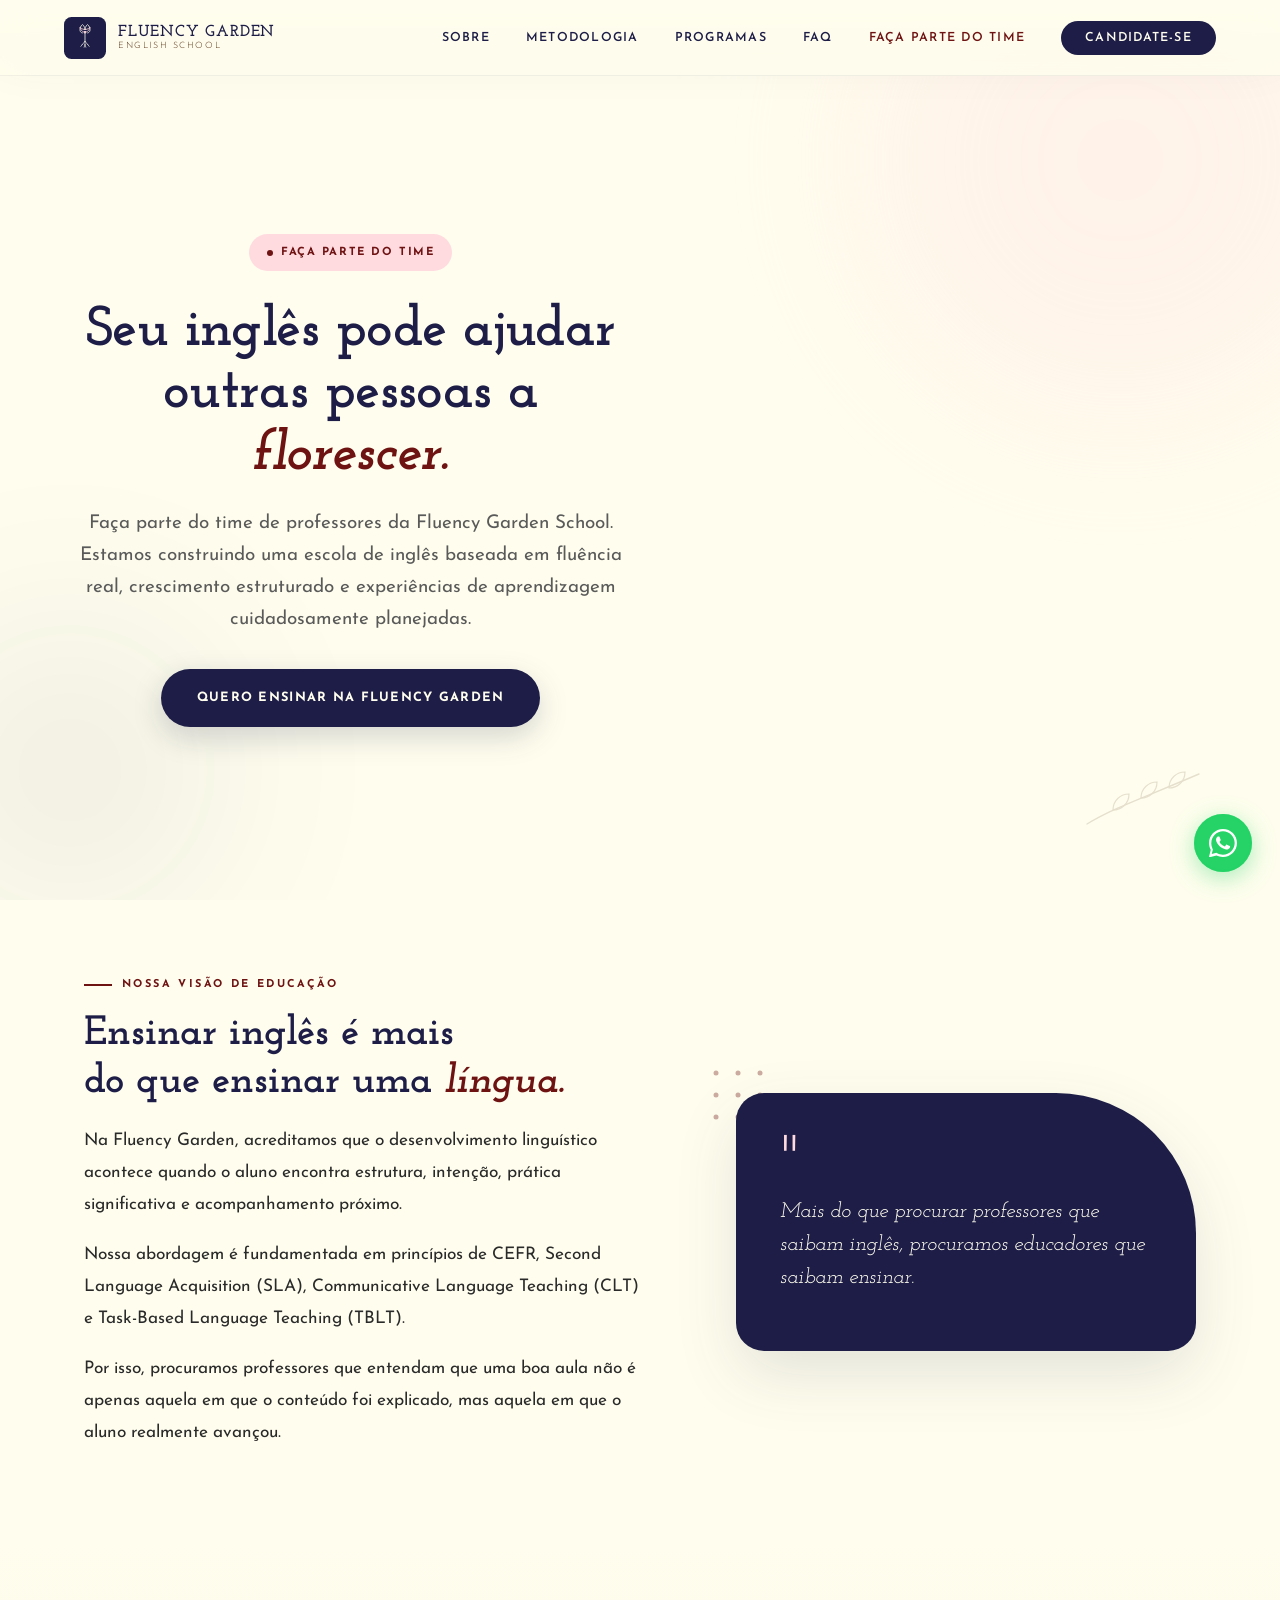
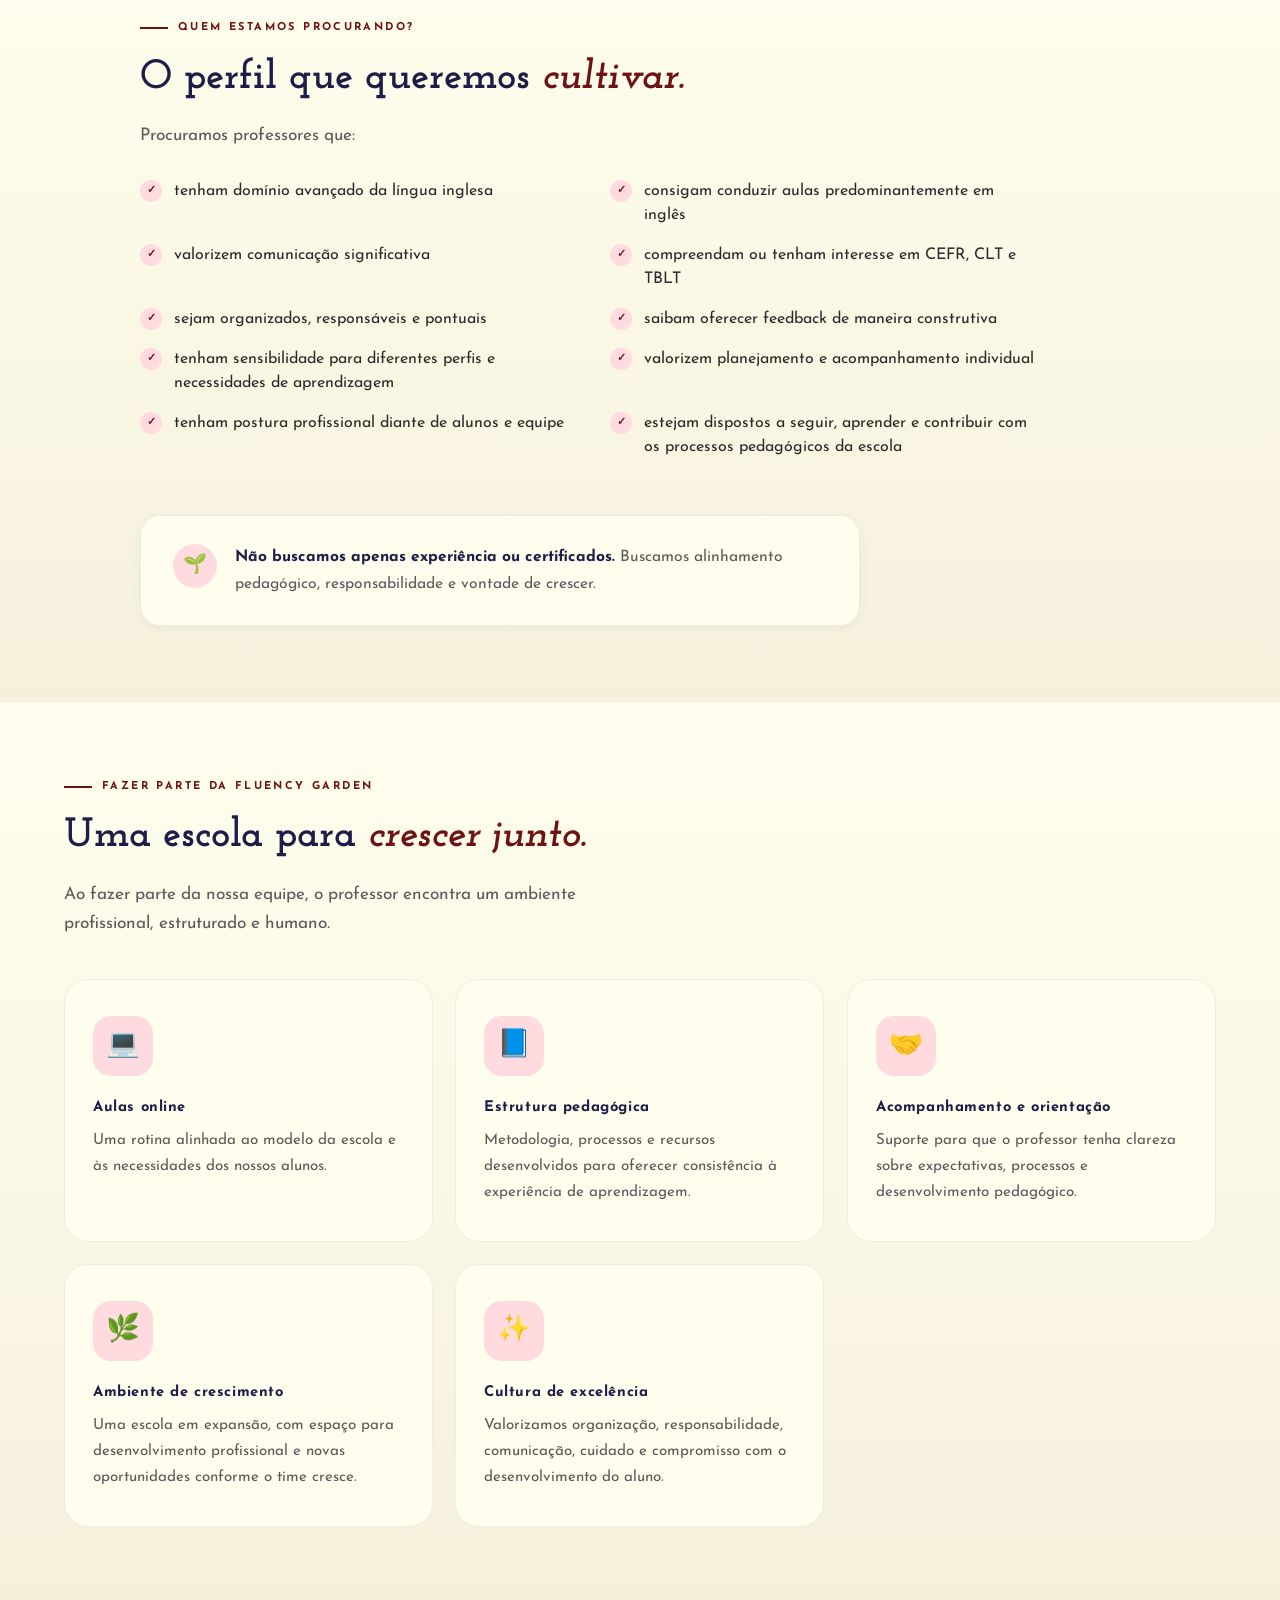
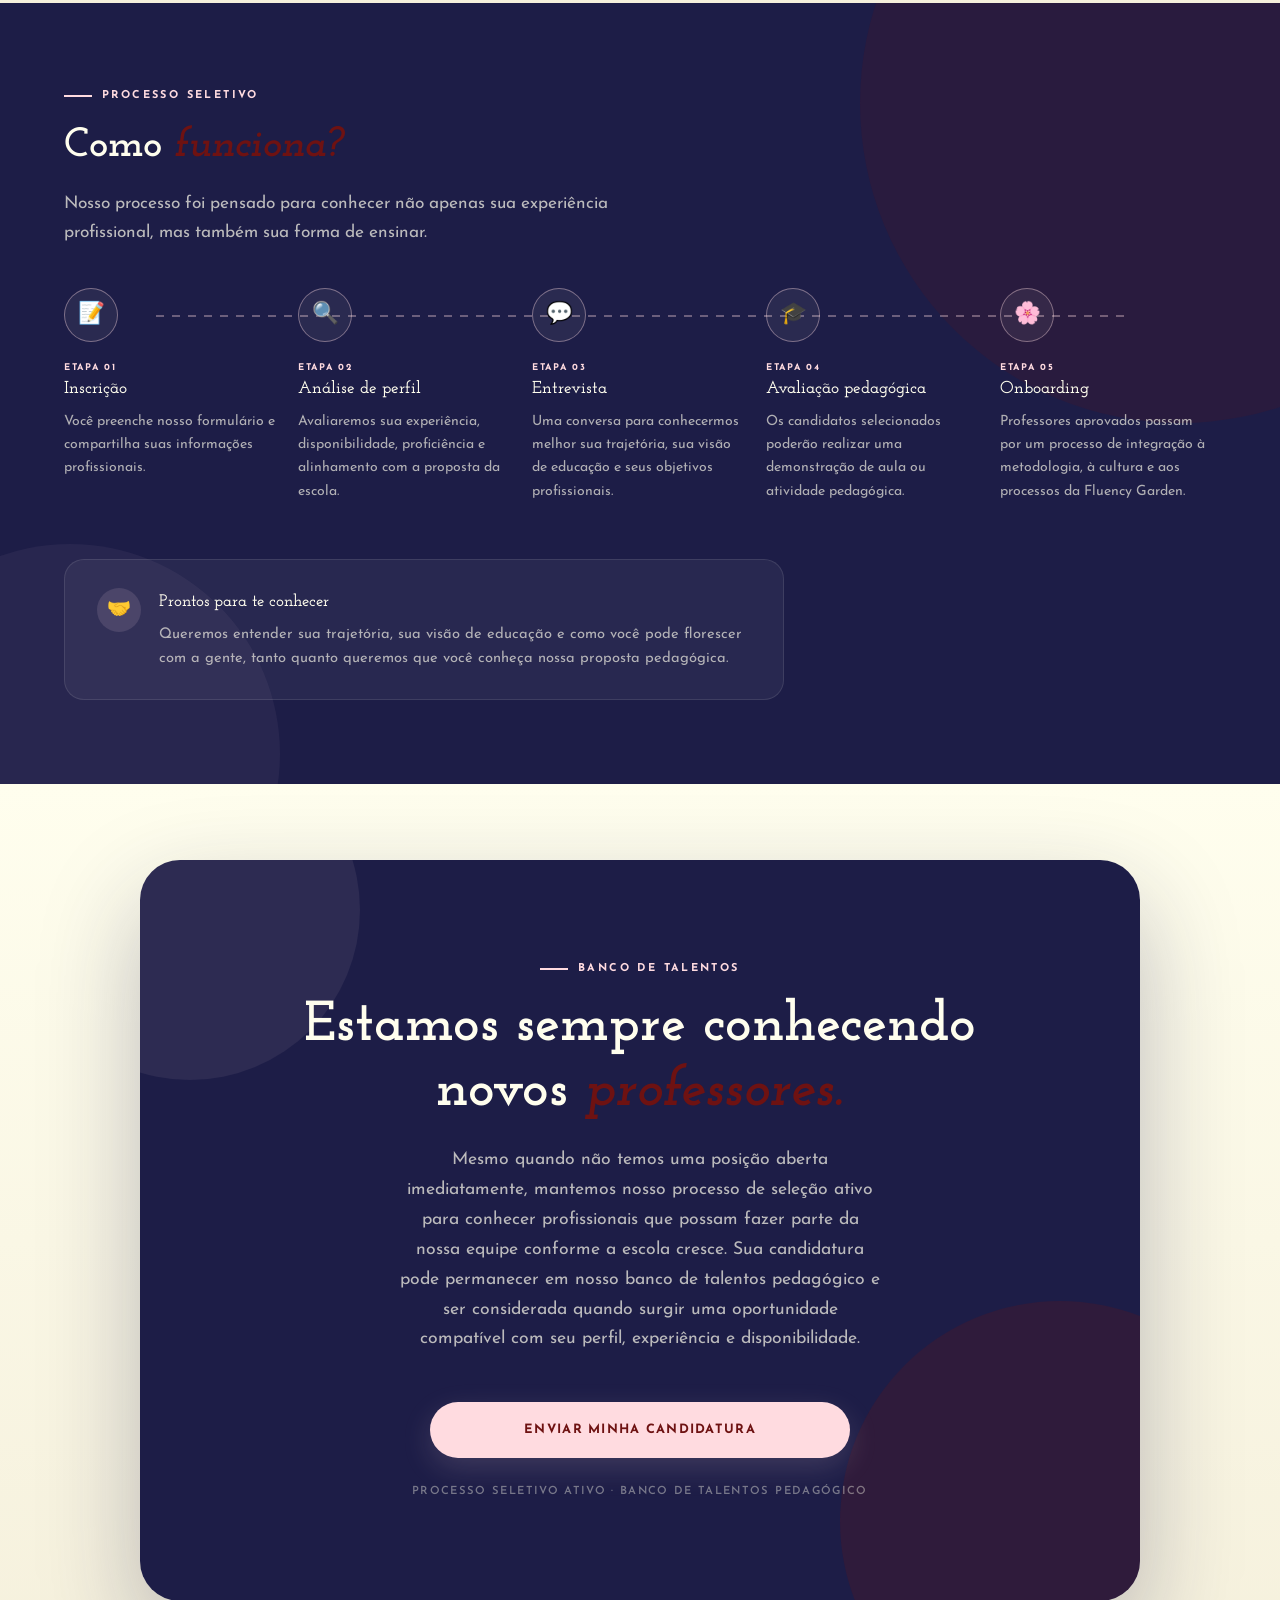
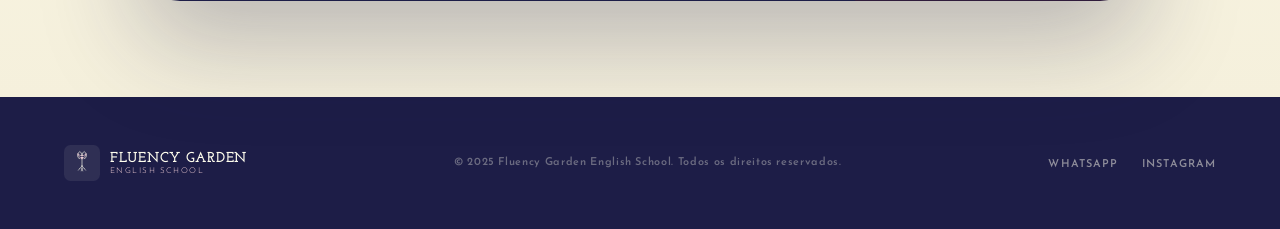
==== faca-parte-do-time.html @ f1e214d8 "Site institucional da Fluency Garden English School Home com hero, sobre, metodologia, programas, de" ====
<!DOCTYPE html>
<html lang="pt-BR">
<head>
<meta charset="UTF-8">
<meta name="viewport" content="width=device-width, initial-scale=1.0">
<title>Faça Parte do Time | Fluency Garden English School</title>
<meta name="description" content="Estamos formando o time de professores da Fluency Garden School. Conheça nossa visão de educação, o perfil que buscamos e como funciona o processo seletivo.">
<link rel="preconnect" href="https://fonts.googleapis.com">
<link rel="preconnect" href="https://fonts.gstatic.com" crossorigin>
<link href="https://fonts.googleapis.com/css2?family=Josefin+Sans:ital,wght@0,300;0,400;0,600;0,700;1,300;1,400&family=Josefin+Slab:ital,wght@0,300;0,400;0,600;0,700;1,400;1,700&display=swap" rel="stylesheet">
<link rel="stylesheet" href="styles.css">
</head>
<body>

<!-- NAV -->
<nav id="navbar">
  <a href="index.html#home" class="nav-logo">
    <svg class="logo-svg" viewBox="0 0 100 100" fill="none" xmlns="http://www.w3.org/2000/svg">
      <rect width="100" height="100" rx="18" fill="#1d1d47"/>
      <path d="M50 30 C50 22 44 18 44 18 C44 18 38 22 38 30 C38 38 44 38 44 38" stroke="#fffeee" stroke-width="1.8" fill="none" stroke-linecap="round"/>
      <path d="M50 30 C50 22 56 18 56 18 C56 18 62 22 62 30 C62 38 56 38 56 38" stroke="#fffeee" stroke-width="1.8" fill="none" stroke-linecap="round"/>
      <path d="M50 30 C42 30 38 24 38 24 C38 24 38 30 44 34 C50 38 50 38 50 38" stroke="#ffdbe0" stroke-width="1.8" fill="none" stroke-linecap="round"/>
      <path d="M50 30 C58 30 62 24 62 24 C62 24 62 30 56 34 C50 38 50 38 50 38" stroke="#ffdbe0" stroke-width="1.8" fill="none" stroke-linecap="round"/>
      <path d="M50 34 C49 33 47 33 47 35 C47 36.5 50 39 50 39 C50 39 53 36.5 53 35 C53 33 51 33 50 34Z" fill="#ffdbe0"/>
      <line x1="50" y1="39" x2="50" y2="58" stroke="#fffeee" stroke-width="1.8" stroke-linecap="round"/>
      <path d="M50 58 L44 65 M50 58 L50 66 M50 58 L56 65 M44 65 L40 70 M50 66 L48 72 M50 66 L52 72 M56 65 L60 70" stroke="#fffeee" stroke-width="1.5" stroke-linecap="round"/>
    </svg>
    <div class="nav-logo-text">
      Fluency Garden
      <span>English School</span>
    </div>
  </a>

  <ul class="nav-links">
    <li><a href="index.html#sobre">Sobre</a></li>
    <li><a href="index.html#metodologia">Metodologia</a></li>
    <li><a href="index.html#programas">Programas</a></li>
    <li><a href="index.html#faq">FAQ</a></li>
    <li><a href="faca-parte-do-time.html" style="color:var(--wine);">Faça Parte do Time</a></li>
    <li><a href="https://forms.gle/cAhKSK5eNNuSJFMr7" target="_blank" rel="noopener" class="nav-cta">Candidate-se</a></li>
  </ul>

  <button class="hamburger" id="hamburger" aria-label="Menu" aria-expanded="false">
    <span></span><span></span><span></span>
  </button>
</nav>

<!-- MOBILE MENU -->
<div class="mobile-menu" id="mobileMenu">
  <ul>
    <li><a href="index.html#sobre" onclick="closeMobile()">Sobre</a></li>
    <li><a href="index.html#metodologia" onclick="closeMobile()">Metodologia</a></li>
    <li><a href="index.html#programas" onclick="closeMobile()">Programas</a></li>
    <li><a href="index.html#faq" onclick="closeMobile()">FAQ</a></li>
    <li><a href="faca-parte-do-time.html" onclick="closeMobile()" style="color:var(--wine);">Faça Parte do Time</a></li>
    <li><a href="https://forms.gle/cAhKSK5eNNuSJFMr7" target="_blank" rel="noopener">Candidate-se ↗</a></li>
  </ul>
</div>

<!-- HERO -->
<section id="home" class="job-hero">
  <div class="hero-bg-blob hero-bg-blob-1" data-parallax="0.18"></div>
  <div class="hero-bg-blob hero-bg-blob-2" data-parallax="0.1"></div>

  <svg class="hero-leaf" viewBox="0 0 120 60" fill="none" xmlns="http://www.w3.org/2000/svg" style="left:auto; right:6%;">
    <path d="M4 56 C30 40 60 30 116 6" stroke="#51280b" stroke-width="1.4" stroke-linecap="round"/>
    <path d="M30 42 C30 32 38 26 46 26 C46 36 38 42 30 42Z" stroke="#51280b" stroke-width="1.2" fill="none"/>
    <path d="M58 30 C58 20 66 14 74 14 C74 24 66 30 58 30Z" stroke="#51280b" stroke-width="1.2" fill="none"/>
    <path d="M86 20 C86 10 94 4 102 4 C102 14 94 20 86 20Z" stroke="#51280b" stroke-width="1.2" fill="none"/>
  </svg>

  <div class="job-hero-content">
    <div class="hero-badge reveal">Faça parte do time</div>
    <h1 class="hero-headline reveal reveal-delay-1">
      Seu inglês pode ajudar<br>
      outras pessoas a <em>florescer.</em>
    </h1>
    <p class="hero-sub job-hero-sub reveal reveal-delay-2">
      Faça parte do time de professores da Fluency Garden School. Estamos construindo uma escola de inglês baseada em fluência real, crescimento estruturado e experiências de aprendizagem cuidadosamente planejadas.
    </p>
    <div class="hero-actions reveal reveal-delay-3" style="justify-content:center;">
      <a href="#visao" class="btn-primary">Quero ensinar na Fluency Garden</a>
    </div>
  </div>
</section>

<!-- NOSSA VISÃO DE EDUCAÇÃO -->
<section id="visao">
  <div class="visao-content">
    <div class="section-label reveal">Nossa visão de educação</div>
    <h2 class="section-title reveal reveal-delay-1">Ensinar inglês é mais<br>do que ensinar uma <em>língua.</em></h2>
    <p class="sobre-text reveal reveal-delay-2">
      Na Fluency Garden, acreditamos que o desenvolvimento linguístico acontece quando o aluno encontra estrutura, intenção, prática significativa e acompanhamento próximo.
    </p>
    <p class="sobre-text reveal reveal-delay-3">
      Nossa abordagem é fundamentada em princípios de CEFR, Second Language Acquisition (SLA), Communicative Language Teaching (CLT) e Task-Based Language Teaching (TBLT).
    </p>
    <p class="sobre-text reveal reveal-delay-3">
      Por isso, procuramos professores que entendam que uma boa aula não é apenas aquela em que o conteúdo foi explicado, mas aquela em que o aluno realmente avançou.
    </p>
  </div>

  <div class="visao-visual reveal-scale reveal-delay-1">
    <svg class="sobre-deco" viewBox="0 0 90 90" fill="none" xmlns="http://www.w3.org/2000/svg">
      <circle cx="8" cy="8" r="2.5" fill="#6e1212"/><circle cx="30" cy="8" r="2.5" fill="#6e1212"/><circle cx="52" cy="8" r="2.5" fill="#6e1212"/>
      <circle cx="8" cy="30" r="2.5" fill="#6e1212"/><circle cx="30" cy="30" r="2.5" fill="#6e1212"/><circle cx="52" cy="30" r="2.5" fill="#6e1212"/>
      <circle cx="8" cy="52" r="2.5" fill="#6e1212"/><circle cx="30" cy="52" r="2.5" fill="#6e1212"/><circle cx="52" cy="52" r="2.5" fill="#6e1212"/>
    </svg>
    <div class="visao-quote">
      <div class="depo-quote-mark">"</div>
      <p>Mais do que procurar professores que saibam inglês, procuramos educadores que saibam ensinar.</p>
    </div>
  </div>
</section>

<!-- QUEM ESTAMOS PROCURANDO -->
<section id="perfil">
  <div class="perfil-inner">
    <div class="section-label reveal">Quem estamos procurando?</div>
    <h2 class="section-title reveal reveal-delay-1" style="max-width:600px;">O perfil que queremos <em>cultivar.</em></h2>
    <p class="section-lead reveal reveal-delay-2" style="margin-bottom:28px;">Procuramos professores que:</p>

    <ul class="criteria-grid">
      <li class="reveal">tenham domínio avançado da língua inglesa</li>
      <li class="reveal reveal-delay-1">consigam conduzir aulas predominantemente em inglês</li>
      <li class="reveal reveal-delay-1">valorizem comunicação significativa</li>
      <li class="reveal reveal-delay-2">compreendam ou tenham interesse em CEFR, CLT e TBLT</li>
      <li class="reveal reveal-delay-2">sejam organizados, responsáveis e pontuais</li>
      <li class="reveal reveal-delay-3">saibam oferecer feedback de maneira construtiva</li>
      <li class="reveal reveal-delay-3">tenham sensibilidade para diferentes perfis e necessidades de aprendizagem</li>
      <li class="reveal reveal-delay-4">valorizem planejamento e acompanhamento individual</li>
      <li class="reveal reveal-delay-4">tenham postura profissional diante de alunos e equipe</li>
      <li class="reveal">estejam dispostos a seguir, aprender e contribuir com os processos pedagógicos da escola</li>
    </ul>

    <div class="perfil-note reveal">
      <div class="perfil-note-icon">🌱</div>
      <p><strong>Não buscamos apenas experiência ou certificados.</strong> Buscamos alinhamento pedagógico, responsabilidade e vontade de crescer.</p>
    </div>
  </div>
</section>

<!-- O QUE É FAZER PARTE DA FLUENCY GARDEN -->
<section id="pilares">
  <div class="pilares-inner">
    <div class="section-label reveal">Fazer parte da Fluency Garden</div>
    <h2 class="section-title reveal reveal-delay-1" style="max-width:600px;">Uma escola para <em>crescer junto.</em></h2>
    <p class="section-lead reveal reveal-delay-2">Ao fazer parte da nossa equipe, o professor encontra um ambiente profissional, estruturado e humano.</p>

    <div class="cultura-grid">
      <div class="pilar-card reveal">
        <div class="pilar-icon">💻</div>
        <div class="pilar-title">Aulas online</div>
        <p class="pilar-text">Uma rotina alinhada ao modelo da escola e às necessidades dos nossos alunos.</p>
      </div>
      <div class="pilar-card reveal reveal-delay-1">
        <div class="pilar-icon">📘</div>
        <div class="pilar-title">Estrutura pedagógica</div>
        <p class="pilar-text">Metodologia, processos e recursos desenvolvidos para oferecer consistência à experiência de aprendizagem.</p>
      </div>
      <div class="pilar-card reveal reveal-delay-2">
        <div class="pilar-icon">🤝</div>
        <div class="pilar-title">Acompanhamento e orientação</div>
        <p class="pilar-text">Suporte para que o professor tenha clareza sobre expectativas, processos e desenvolvimento pedagógico.</p>
      </div>
      <div class="pilar-card reveal reveal-delay-3">
        <div class="pilar-icon">🌿</div>
        <div class="pilar-title">Ambiente de crescimento</div>
        <p class="pilar-text">Uma escola em expansão, com espaço para desenvolvimento profissional e novas oportunidades conforme o time cresce.</p>
      </div>
      <div class="pilar-card reveal reveal-delay-4">
        <div class="pilar-icon">✨</div>
        <div class="pilar-title">Cultura de excelência</div>
        <p class="pilar-text">Valorizamos organização, responsabilidade, comunicação, cuidado e compromisso com o desenvolvimento do aluno.</p>
      </div>
    </div>
  </div>
</section>

<!-- PROCESSO SELETIVO -->
<section id="experiencia">
  <div class="exp-inner">
    <div class="section-label reveal">Processo seletivo</div>
    <h2 class="section-title reveal reveal-delay-1" style="max-width:600px;">Como <em>funciona?</em></h2>
    <p class="section-lead reveal reveal-delay-2">
      Nosso processo foi pensado para conhecer não apenas sua experiência profissional, mas também sua forma de ensinar.
    </p>

    <div class="flow-grid">
      <div class="flow-step reveal">
        <div class="flow-num">📝</div>
        <div class="flow-title"><small>Etapa 01</small>Inscrição</div>
        <p class="flow-text">Você preenche nosso formulário e compartilha suas informações profissionais.</p>
      </div>
      <div class="flow-step reveal reveal-delay-1">
        <div class="flow-num">🔍</div>
        <div class="flow-title"><small>Etapa 02</small>Análise de perfil</div>
        <p class="flow-text">Avaliaremos sua experiência, disponibilidade, proficiência e alinhamento com a proposta da escola.</p>
      </div>
      <div class="flow-step reveal reveal-delay-2">
        <div class="flow-num">💬</div>
        <div class="flow-title"><small>Etapa 03</small>Entrevista</div>
        <p class="flow-text">Uma conversa para conhecermos melhor sua trajetória, sua visão de educação e seus objetivos profissionais.</p>
      </div>
      <div class="flow-step reveal reveal-delay-3">
        <div class="flow-num">🎓</div>
        <div class="flow-title"><small>Etapa 04</small>Avaliação pedagógica</div>
        <p class="flow-text">Os candidatos selecionados poderão realizar uma demonstração de aula ou atividade pedagógica.</p>
      </div>
      <div class="flow-step reveal reveal-delay-4">
        <div class="flow-num">🌸</div>
        <div class="flow-title"><small>Etapa 05</small>Onboarding</div>
        <p class="flow-text">Professores aprovados passam por um processo de integração à metodologia, à cultura e aos processos da Fluency Garden.</p>
      </div>
    </div>

    <div class="exp-note reveal">
      <div class="exp-note-icon">🤝</div>
      <div>
        <div class="exp-note-title">Prontos para te conhecer</div>
        <p class="exp-note-text">Queremos entender sua trajetória, sua visão de educação e como você pode florescer com a gente, tanto quanto queremos que você conheça nossa proposta pedagógica.</p>
      </div>
    </div>
  </div>
</section>

<!-- BANCO DE TALENTOS -->
<section id="contato">
  <div class="cta-card">
    <div class="section-label reveal" style="justify-content:center;">Banco de talentos</div>
    <h2 class="section-title reveal reveal-delay-1" style="text-align:center;">
      Estamos sempre conhecendo<br>novos <em>professores.</em>
    </h2>
    <p class="cta-sub reveal reveal-delay-2">
      Mesmo quando não temos uma posição aberta imediatamente, mantemos nosso processo de seleção ativo para conhecer profissionais que possam fazer parte da nossa equipe conforme a escola cresce. Sua candidatura pode permanecer em nosso banco de talentos pedagógico e ser considerada quando surgir uma oportunidade compatível com seu perfil, experiência e disponibilidade.
    </p>

    <div class="reveal reveal-delay-3" style="max-width:420px; margin:0 auto 0; position:relative; z-index:1;">
      <a href="https://forms.gle/cAhKSK5eNNuSJFMr7" target="_blank" rel="noopener" class="lead-submit" style="display:block; text-decoration:none; text-align:center;">Enviar minha candidatura</a>
    </div>
    <p class="cta-note reveal reveal-delay-4" style="margin-top:24px;">Processo seletivo ativo · Banco de talentos pedagógico</p>
  </div>
</section>

<!-- FOOTER -->
<footer>
  <a href="index.html#home" class="footer-logo">
    <svg width="36" height="36" viewBox="0 0 100 100" fill="none" xmlns="http://www.w3.org/2000/svg">
      <rect width="100" height="100" rx="18" fill="rgba(255,254,238,0.08)"/>
      <path d="M50 30 C50 22 44 18 44 18 C44 18 38 22 38 30 C38 38 44 38 44 38" stroke="#fffeee" stroke-width="1.8" fill="none" stroke-linecap="round"/>
      <path d="M50 30 C50 22 56 18 56 18 C56 18 62 22 62 30 C62 38 56 38 56 38" stroke="#fffeee" stroke-width="1.8" fill="none" stroke-linecap="round"/>
      <path d="M50 30 C42 30 38 24 38 24 C38 24 38 30 44 34 C50 38 50 38 50 38" stroke="#ffdbe0" stroke-width="1.8" fill="none" stroke-linecap="round"/>
      <path d="M50 30 C58 30 62 24 62 24 C62 24 62 30 56 34 C50 38 50 38 50 38" stroke="#ffdbe0" stroke-width="1.8" fill="none" stroke-linecap="round"/>
      <path d="M50 34 C49 33 47 33 47 35 C47 36.5 50 39 50 39 C50 39 53 36.5 53 35 C53 33 51 33 50 34Z" fill="#ffdbe0"/>
      <line x1="50" y1="39" x2="50" y2="58" stroke="#fffeee" stroke-width="1.8" stroke-linecap="round"/>
      <path d="M50 58 L44 65 M50 58 L50 66 M50 58 L56 65 M44 65 L40 70 M50 66 L48 72 M50 66 L52 72 M56 65 L60 70" stroke="#fffeee" stroke-width="1.5" stroke-linecap="round"/>
    </svg>
    <div class="footer-logo-text">
      Fluency Garden
      <span>English School</span>
    </div>
  </a>

  <p class="footer-copy">© 2025 Fluency Garden English School. Todos os direitos reservados.</p>

  <ul class="footer-links">
    <li><a href="https://wa.me/5511996347484" target="_blank" rel="noopener">WhatsApp</a></li>
    <li><a href="https://www.instagram.com/fluencygardenschool" target="_blank" rel="noopener">Instagram</a></li>
  </ul>
</footer>

<!-- FLOATING WHATSAPP -->
<a href="https://wa.me/5511996347484?text=Hello%21+Vim+pela+p%C3%A1gina+de+professores+e+tenho+interesse+em+ensinar+na+Fluency+Garden%21" target="_blank" rel="noopener" class="whatsapp-float" title="Falar no WhatsApp" aria-label="WhatsApp">
  <svg width="28" height="28" viewBox="0 0 24 24" fill="white"><path d="M17.472 14.382c-.297-.149-1.758-.867-2.03-.967-.273-.099-.471-.148-.67.15-.197.297-.767.966-.94 1.164-.173.199-.347.223-.644.075-.297-.15-1.255-.463-2.39-1.475-.883-.788-1.48-1.761-1.653-2.059-.173-.297-.018-.458.13-.606.134-.133.298-.347.446-.52.149-.174.198-.298.298-.497.099-.198.05-.371-.025-.52-.075-.149-.669-1.612-.916-2.207-.242-.579-.487-.5-.669-.51-.173-.008-.371-.01-.57-.01-.198 0-.52.074-.792.372-.272.297-1.04 1.016-1.04 2.479 0 1.462 1.065 2.875 1.213 3.074.149.198 2.096 3.2 5.077 4.487.709.306 1.262.489 1.694.625.712.227 1.36.195 1.871.118.571-.085 1.758-.719 2.006-1.413.248-.694.248-1.289.173-1.413-.074-.124-.272-.198-.57-.347z"/><path d="M12 0C5.373 0 0 5.373 0 12c0 2.122.558 4.116 1.525 5.843L.057 23.571a.5.5 0 00.611.611l5.728-1.468A11.954 11.954 0 0012 24c6.627 0 12-5.373 12-12S18.627 0 12 0zm0 22c-1.939 0-3.762-.524-5.327-1.436l-.381-.226-3.956 1.014 1.014-3.768-.249-.395A9.964 9.964 0 012 12C2 6.477 6.477 2 12 2s10 4.477 10 10-4.477 10-10 10z"/></svg>
</a>

<script src="script.js"></script>
</body>
</html>
---- styles.css ----
@charset "UTF-8";
  /* ─── BRAND TOKENS ─── */
  :root {
    --navy:    #1d1d47;
    --brown:   #51280b;
    --wine:    #6e1212;
    --pink:    #ffdbe0;
    --cream:   #fffeee;
    --cream-dark: #f5f0dc;
    --text:    #2a2a2a;
    --text-soft: #5a5a5a;

    /* manual da marca: Copperplate exclusiva da logo (fonte de sistema,
       com fallback para Josefin Slab onde não estiver instalada) */
    --font-logo:    'Copperplate Gothic', 'Copperplate', 'Josefin Slab', serif;
    --font-display: 'Josefin Slab', serif;
    --font-ui:      'Josefin Sans', sans-serif;
    --font-body:    'Josefin Sans', sans-serif;

    --radius: 20px;
    --shadow-xs: 0 2px 12px rgba(29,29,71,0.05);
    --shadow: 0 12px 48px rgba(29,29,71,0.08);
    --shadow-lift: 0 24px 64px rgba(29,29,71,0.12);
    --transition: 0.4s cubic-bezier(0.25,0.46,0.45,0.94);
  }

  *, *::before, *::after { box-sizing: border-box; margin: 0; padding: 0; }

  html { scroll-behavior: smooth; }

  body {
    background: var(--cream);
    color: var(--text);
    font-family: var(--font-body);
    font-size: 18px;
    line-height: 1.7;
    overflow-x: hidden;
    -webkit-font-smoothing: antialiased;
  }

  ::selection { background: var(--pink); color: var(--wine); }

  /* ─── SCROLL ANIMATIONS ─── */
  .reveal {
    opacity: 0;
    transform: translateY(36px);
    transition: opacity 0.8s cubic-bezier(0.22,1,0.36,1), transform 0.8s cubic-bezier(0.22,1,0.36,1);
    will-change: opacity, transform;
  }
  .reveal.visible { opacity: 1; transform: none; }
  .reveal-scale {
    opacity: 0;
    transform: scale(0.94);
    transition: opacity 0.8s cubic-bezier(0.22,1,0.36,1), transform 0.8s cubic-bezier(0.22,1,0.36,1);
  }
  .reveal-scale.visible { opacity: 1; transform: none; }
  .reveal-delay-1 { transition-delay: 0.1s; }
  .reveal-delay-2 { transition-delay: 0.2s; }
  .reveal-delay-3 { transition-delay: 0.3s; }
  .reveal-delay-4 { transition-delay: 0.4s; }

  @media (prefers-reduced-motion: reduce) {
    .reveal, .reveal-scale { opacity: 1; transform: none; transition: none; }
    html { scroll-behavior: auto; }
    * { animation-duration: 0.01ms !important; animation-iteration-count: 1 !important; }
  }

  /* ─── NAV ─── */
  nav {
    position: fixed;
    top: 0; left: 0; right: 0;
    z-index: 100;
    background: rgba(255,254,238,0.85);
    backdrop-filter: blur(16px);
    -webkit-backdrop-filter: blur(16px);
    border-bottom: 1px solid rgba(29,29,71,0.06);
    padding: 0 5%;
    height: 76px;
    display: flex;
    align-items: center;
    justify-content: space-between;
    transition: box-shadow 0.3s, height 0.3s;
  }
  nav.scrolled { box-shadow: 0 2px 24px rgba(29,29,71,0.08); height: 66px; }

  .nav-logo { display: flex; align-items: center; gap: 12px; text-decoration: none; }
  .nav-logo-icon { width: 42px; height: 42px; }
  .nav-logo-text {
    font-family: var(--font-logo);
    font-weight: 700;
    font-size: 1rem;
    color: var(--navy);
    line-height: 1.1;
    letter-spacing: 0.05em;
    text-transform: uppercase;
  }
  .nav-logo-text span {
    display: block;
    font-family: var(--font-ui);
    font-weight: 300;
    font-size: 0.55rem;
    letter-spacing: 0.18em;
    color: var(--brown);
  }

  .nav-links { display: flex; gap: 36px; list-style: none; align-items: center; }
  .nav-links a {
    font-family: var(--font-ui);
    font-size: 0.78rem;
    font-weight: 600;
    letter-spacing: 0.1em;
    text-transform: uppercase;
    color: var(--navy);
    text-decoration: none;
    position: relative;
    transition: color 0.2s;
  }
  .nav-links a:not(.nav-cta)::after {
    content: '';
    position: absolute;
    left: 0; bottom: -6px;
    width: 100%; height: 1.5px;
    background: var(--wine);
    transform: scaleX(0);
    transform-origin: left;
    transition: transform 0.3s cubic-bezier(0.22,1,0.36,1);
  }
  .nav-links a:not(.nav-cta):hover::after { transform: scaleX(1); }
  .nav-links a:hover { color: var(--wine); }

  .nav-cta {
    background: var(--navy);
    color: var(--cream) !important;
    padding: 11px 24px;
    border-radius: 50px;
    transition: background 0.25s, transform 0.2s, box-shadow 0.25s !important;
  }
  .nav-cta:hover {
    background: var(--wine) !important;
    color: var(--cream) !important;
    transform: translateY(-1px);
    box-shadow: 0 8px 24px rgba(110,18,18,0.25);
  }

  .hamburger {
    display: none;
    flex-direction: column;
    gap: 5px;
    cursor: pointer;
    padding: 10px;
    background: none;
    border: none;
  }
  .hamburger span {
    display: block;
    width: 24px; height: 2px;
    background: var(--navy);
    border-radius: 2px;
    transition: var(--transition);
  }
  .hamburger.active span:nth-child(1) { transform: translateY(7px) rotate(45deg); }
  .hamburger.active span:nth-child(2) { opacity: 0; }
  .hamburger.active span:nth-child(3) { transform: translateY(-7px) rotate(-45deg); }

  @media (max-width: 768px) {
    .nav-links { display: none; }
    .hamburger { display: flex; }
  }
  .mobile-menu {
    position: fixed;
    top: 76px; left: 0; right: 0;
    background: var(--cream);
    padding: 28px 5% 36px;
    z-index: 99;
    border-bottom: 1px solid rgba(29,29,71,0.1);
    box-shadow: 0 24px 48px rgba(29,29,71,0.08);
    transform: translateY(-110%);
    transition: transform 0.4s cubic-bezier(0.22,1,0.36,1);
  }
  .mobile-menu.open { transform: translateY(0); }
  .mobile-menu ul { list-style: none; display: flex; flex-direction: column; gap: 4px; }
  .mobile-menu a {
    font-family: var(--font-ui);
    font-size: 1rem;
    font-weight: 600;
    letter-spacing: 0.08em;
    text-transform: uppercase;
    color: var(--navy);
    text-decoration: none;
    display: block;
    padding: 14px 8px;
    border-radius: 12px;
    transition: background 0.2s, color 0.2s;
  }
  .mobile-menu a:hover { background: rgba(29,29,71,0.04); color: var(--wine); }

  /* ─── HERO ─── */
  #home {
    min-height: 100vh;
    padding: 150px 5% 90px;
    display: grid;
    grid-template-columns: 1.05fr 0.95fr;
    gap: 60px;
    align-items: center;
    position: relative;
    overflow: hidden;
  }

  .hero-bg-blob {
    position: absolute;
    border-radius: 50%;
    filter: blur(90px);
    pointer-events: none;
    opacity: 0.3;
    animation: blobFloat 14s ease-in-out infinite alternate;
  }
  .hero-bg-blob-1 {
    width: 560px; height: 560px;
    background: var(--pink);
    top: -120px; right: -120px;
  }
  .hero-bg-blob-2 {
    width: 340px; height: 340px;
    background: var(--navy);
    bottom: -40px; left: -100px;
    opacity: 0.06;
    animation-delay: -6s;
  }
  @keyframes blobFloat {
    0%   { transform: translate(0, 0) scale(1); }
    100% { transform: translate(-30px, 36px) scale(1.08); }
  }

  /* discreet botanical line — decorative */
  .hero-leaf {
    position: absolute;
    bottom: 8%;
    left: 46%;
    width: 120px;
    opacity: 0.14;
    pointer-events: none;
  }

  .hero-badge {
    display: inline-flex;
    align-items: center;
    gap: 8px;
    background: var(--pink);
    color: var(--wine);
    font-family: var(--font-ui);
    font-size: 0.7rem;
    font-weight: 700;
    letter-spacing: 0.14em;
    text-transform: uppercase;
    padding: 9px 18px;
    border-radius: 50px;
    margin-bottom: 30px;
  }
  .hero-badge::before {
    content: '';
    width: 6px; height: 6px;
    background: var(--wine);
    border-radius: 50%;
    flex-shrink: 0;
    animation: pulseDot 2.4s ease-in-out infinite;
  }
  @keyframes pulseDot {
    0%, 100% { opacity: 1; transform: scale(1); }
    50% { opacity: 0.4; transform: scale(0.75); }
  }

  .hero-headline {
    font-family: var(--font-display);
    font-weight: 700;
    font-size: clamp(2.5rem, 4.4vw, 4rem);
    color: var(--navy);
    line-height: 1.1;
    letter-spacing: -0.01em;
    margin-bottom: 22px;
  }
  .hero-headline em { font-style: italic; color: var(--wine); }

  .hero-sub {
    font-family: var(--font-body);
    font-size: 1.18rem;
    color: var(--text-soft);
    margin-bottom: 32px;
    max-width: 480px;
  }

  /* quick indicators */
  .hero-checks {
    list-style: none;
    display: grid;
    grid-template-columns: repeat(2, minmax(0, max-content));
    column-gap: 32px;
    row-gap: 12px;
    margin-bottom: 40px;
  }
  .hero-checks li {
    display: flex;
    align-items: center;
    gap: 10px;
    font-family: var(--font-ui);
    font-size: 0.8rem;
    font-weight: 600;
    letter-spacing: 0.03em;
    color: var(--navy);
  }
  .hero-checks svg {
    width: 18px; height: 18px;
    flex-shrink: 0;
    color: var(--wine);
    background: var(--pink);
    border-radius: 50%;
    padding: 3.5px;
  }

  .hero-actions { display: flex; gap: 16px; flex-wrap: wrap; align-items: center; }

  .btn-primary {
    display: inline-flex;
    align-items: center;
    gap: 10px;
    background: var(--navy);
    color: var(--cream);
    font-family: var(--font-ui);
    font-size: 0.8rem;
    font-weight: 700;
    letter-spacing: 0.1em;
    text-transform: uppercase;
    padding: 18px 36px;
    border-radius: 50px;
    text-decoration: none;
    transition: background 0.25s, transform 0.2s, box-shadow 0.25s;
    border: none;
    cursor: pointer;
    box-shadow: 0 10px 30px rgba(29,29,71,0.18);
  }
  .btn-primary:hover {
    background: var(--wine);
    transform: translateY(-3px);
    box-shadow: 0 16px 40px rgba(110,18,18,0.28);
  }

  .btn-secondary {
    display: inline-flex;
    align-items: center;
    gap: 8px;
    color: var(--navy);
    font-family: var(--font-ui);
    font-size: 0.8rem;
    font-weight: 700;
    letter-spacing: 0.1em;
    text-transform: uppercase;
    padding: 18px 28px;
    border-radius: 50px;
    text-decoration: none;
    border: 1.5px solid rgba(29,29,71,0.35);
    transition: all 0.25s;
  }
  .btn-secondary:hover { background: var(--navy); border-color: var(--navy); color: var(--cream); }

  .hero-visual {
    position: relative;
    display: flex;
    align-items: center;
    justify-content: center;
  }

  /* organic photo composition */
  .hero-photo-frame {
    width: 100%;
    max-width: 430px;
    aspect-ratio: 4/5;
    border-radius: 46% 54% 42% 58% / 48% 44% 56% 52%;
    background: linear-gradient(145deg, var(--pink) 0%, var(--cream-dark) 100%);
    display: flex;
    align-items: center;
    justify-content: center;
    position: relative;
    overflow: hidden;
    box-shadow: var(--shadow-lift);
    animation: blobMorph 16s ease-in-out infinite alternate;
  }
  @keyframes blobMorph {
    0%   { border-radius: 46% 54% 42% 58% / 48% 44% 56% 52%; }
    50%  { border-radius: 54% 46% 56% 44% / 44% 54% 46% 56%; }
    100% { border-radius: 44% 56% 48% 52% / 54% 46% 58% 42%; }
  }

  /* dotted orbital ring behind the photo */
  .hero-ring {
    position: absolute;
    width: 118%;
    max-width: 520px;
    aspect-ratio: 1;
    border: 1.5px dashed rgba(110,18,18,0.22);
    border-radius: 50%;
    pointer-events: none;
    animation: spinSlow 60s linear infinite;
  }
  @keyframes spinSlow { to { transform: rotate(360deg); } }
  .hero-ring::after {
    content: '';
    position: absolute;
    top: 8%; left: 12%;
    width: 10px; height: 10px;
    border-radius: 50%;
    background: var(--wine);
    opacity: 0.5;
  }

  .hero-photo-placeholder {
    font-family: var(--font-ui);
    font-size: 0.7rem;
    font-weight: 600;
    letter-spacing: 0.1em;
    color: var(--wine);
    text-align: center;
    padding: 20px;
    opacity: 0.6;
  }

  .hero-photo-frame img {
    width: 100%;
    height: 100%;
    object-fit: cover;
    display: none; /* unhide when you add a real photo */
  }

  .hero-float-card {
    position: absolute;
    background: rgba(255,255,255,0.92);
    backdrop-filter: blur(8px);
    border: 1px solid rgba(29,29,71,0.06);
    border-radius: 16px;
    padding: 14px 18px;
    box-shadow: 0 12px 36px rgba(29,29,71,0.12);
    font-family: var(--font-ui);
    animation: floatY 6s ease-in-out infinite alternate;
  }
  @keyframes floatY {
    from { transform: translateY(0); }
    to   { transform: translateY(-12px); }
  }
  .hero-float-card-1 {
    bottom: 48px;
    left: -34px;
    font-size: 0.7rem;
    font-weight: 700;
    color: var(--navy);
    letter-spacing: 0.06em;
    text-transform: uppercase;
    display: flex;
    align-items: center;
    gap: 10px;
    animation-delay: -2s;
  }
  .hero-float-card-2 {
    top: 26px;
    right: -22px;
    font-size: 0.68rem;
    color: var(--text-soft);
    font-weight: 600;
    letter-spacing: 0.04em;
    white-space: nowrap;
  }
  .hero-float-card-3 {
    top: 46%;
    left: -52px;
    font-size: 0.66rem;
    font-weight: 700;
    color: var(--navy);
    letter-spacing: 0.05em;
    text-transform: uppercase;
    display: flex;
    align-items: center;
    gap: 8px;
    animation-delay: -4s;
  }
  .float-icon {
    width: 36px; height: 36px;
    background: var(--pink);
    border-radius: 50%;
    display: flex; align-items: center; justify-content: center;
    font-size: 1.1rem;
    flex-shrink: 0;
  }

  .hero-scroll-hint {
    position: absolute;
    bottom: 28px;
    left: 5%;
    display: flex;
    align-items: center;
    gap: 12px;
    font-family: var(--font-ui);
    font-size: 0.62rem;
    font-weight: 700;
    letter-spacing: 0.22em;
    text-transform: uppercase;
    color: rgba(29,29,71,0.4);
  }
  .hero-scroll-hint::after {
    content: '';
    width: 40px; height: 1px;
    background: rgba(29,29,71,0.25);
  }

  @media (max-width: 768px) {
    #home {
      grid-template-columns: 1fr;
      gap: 44px;
      padding-top: 110px;
      padding-bottom: 70px;
    }
    .hero-visual { order: 2; }  /* image below the text on mobile */
    .hero-photo-frame { max-width: 300px; margin: 0 auto; }
    .hero-ring { max-width: 350px; }
    .hero-float-card-1 { left: 0; bottom: 24px; }
    .hero-float-card-2 { right: 0; top: 12px; }
    .hero-float-card-3 { display: none; }
    .hero-checks { grid-template-columns: 1fr; }
    .hero-actions .btn-primary, .hero-actions .btn-secondary {
      width: 100%;
      justify-content: center;
    }
    .hero-scroll-hint, .hero-leaf { display: none; }
  }

  /* ─── SECTION COMMONS ─── */
  section { padding: 76px 5%; }

  .section-label {
    font-family: var(--font-ui);
    font-size: 0.68rem;
    font-weight: 700;
    letter-spacing: 0.22em;
    text-transform: uppercase;
    color: var(--wine);
    margin-bottom: 16px;
    display: flex;
    align-items: center;
    gap: 10px;
  }
  .section-label::before {
    content: '';
    display: block;
    width: 28px; height: 1.5px;
    background: var(--wine);
    flex-shrink: 0;
  }

  .section-title {
    font-family: var(--font-display);
    font-weight: 700;
    font-size: clamp(1.9rem, 3.2vw, 3rem);
    color: var(--navy);
    line-height: 1.16;
    margin-bottom: 20px;
  }
  .section-title em { font-style: italic; color: var(--wine); }

  .section-lead {
    font-size: 1.08rem;
    color: var(--text-soft);
    max-width: 560px;
    margin-bottom: 40px;
  }

  /* ─── BARRA DE CREDIBILIDADE ─── */
  #diferenciais {
    background: var(--navy);
    padding: 44px 5%;
    position: relative;
    overflow: hidden;
  }
  #diferenciais::before {
    content: '';
    position: absolute;
    top: -160px; right: -100px;
    width: 380px; height: 380px;
    border-radius: 50%;
    background: var(--wine);
    opacity: 0.14;
    pointer-events: none;
  }

  .cred-grid {
    display: grid;
    grid-template-columns: repeat(6, 1fr);
    gap: 18px;
    max-width: 1200px;
    margin: 0 auto;
    position: relative;
  }
  .cred-item {
    display: flex;
    flex-direction: column;
    align-items: center;
    text-align: center;
    gap: 10px;
    padding: 14px 6px;
    border-radius: 14px;
    transition: background 0.3s;
  }
  .cred-item:hover { background: rgba(255,254,238,0.05); }
  .cred-item svg {
    width: 26px; height: 26px;
    color: var(--pink);
  }
  .cred-item span {
    font-family: var(--font-ui);
    font-size: 0.72rem;
    font-weight: 600;
    letter-spacing: 0.1em;
    text-transform: uppercase;
    color: rgba(255,254,238,0.85);
    line-height: 1.45;
  }

  @media (max-width: 1024px) { .cred-grid { grid-template-columns: repeat(3, 1fr); gap: 24px 12px; } }
  @media (max-width: 560px)  { .cred-grid { grid-template-columns: repeat(2, 1fr); } }

  /* ─── SOBRE ─── */
  #sobre {
    display: grid;
    grid-template-columns: 1.1fr 0.9fr;
    gap: 90px;
    align-items: center;
    max-width: 1240px;
    margin: 0 auto;
  }

  .sobre-visual { position: relative; }
  .sobre-photo {
    width: 100%;
    aspect-ratio: 3/4;
    border-radius: 28px 140px 28px 28px;
    background: linear-gradient(135deg, var(--pink) 0%, #e8d5d5 100%);
    display: flex;
    align-items: center;
    justify-content: center;
    position: relative;
    overflow: hidden;
    box-shadow: var(--shadow-lift);
  }
  .sobre-photo-placeholder {
    font-family: var(--font-ui);
    font-size: 0.65rem;
    font-weight: 600;
    letter-spacing: 0.12em;
    text-transform: uppercase;
    color: var(--wine);
    text-align: center;
    padding: 20px;
    opacity: 0.6;
  }
  .sobre-photo img { width: 100%; height: 100%; object-fit: cover; display: none; }

  .sobre-deco {
    position: absolute;
    top: -28px; left: -28px;
    width: 90px;
    opacity: 0.35;
    pointer-events: none;
  }

  .sobre-badge {
    position: absolute;
    bottom: -24px;
    right: -18px;
    background: var(--wine);
    color: var(--cream);
    font-family: var(--font-ui);
    font-size: 0.65rem;
    font-weight: 700;
    letter-spacing: 0.1em;
    text-transform: uppercase;
    padding: 20px 24px;
    border-radius: 18px;
    text-align: center;
    box-shadow: 0 16px 40px rgba(110,18,18,0.3);
    line-height: 1.5;
  }
  .sobre-badge strong {
    display: block;
    font-size: 1.7rem;
    font-family: var(--font-display);
    letter-spacing: 0;
  }

  .sobre-text {
    font-size: 1.08rem;
    color: var(--text);
    line-height: 1.85;
    margin-bottom: 18px;
  }

  .sobre-cta-row { margin-top: 36px; }

  @media (max-width: 768px) {
    #sobre { grid-template-columns: 1fr; gap: 56px; }
    .sobre-visual { order: -1; }
    .sobre-photo { aspect-ratio: 4/3; border-radius: 24px 100px 24px 24px; }
    .sobre-badge { right: 8px; }
    .sobre-cta-row .btn-secondary { width: 100%; justify-content: center; }
  }

  /* ─── DIFERENCIAIS EM CARDS ─── */
  #pilares {
    background: linear-gradient(180deg, var(--cream) 0%, var(--cream-dark) 100%);
  }
  .pilares-inner { max-width: 1240px; margin: 0 auto; }
  .pilares-grid {
    display: grid;
    grid-template-columns: repeat(4, 1fr);
    gap: 22px;
  }
  .pilar-card {
    background: var(--cream);
    border: 1px solid rgba(29,29,71,0.07);
    border-radius: 24px;
    padding: 36px 28px;
    transition: transform 0.35s cubic-bezier(0.22,1,0.36,1), box-shadow 0.35s;
  }
  .pilar-card:hover {
    transform: translateY(-8px);
    box-shadow: var(--shadow-lift);
  }
  .pilar-icon {
    width: 60px; height: 60px;
    border-radius: 18px;
    background: var(--pink);
    display: flex; align-items: center; justify-content: center;
    font-size: 1.7rem;
    margin-bottom: 22px;
    transition: transform 0.35s cubic-bezier(0.22,1,0.36,1);
  }
  .pilar-card:hover .pilar-icon { transform: scale(1.08) rotate(-4deg); }
  .pilar-title {
    font-family: var(--font-ui);
    font-weight: 700;
    font-size: 0.92rem;
    letter-spacing: 0.04em;
    color: var(--navy);
    margin-bottom: 10px;
    line-height: 1.35;
  }
  .pilar-text {
    font-size: 0.95rem;
    color: var(--text-soft);
    line-height: 1.7;
  }
  @media (max-width: 1024px) { .pilares-grid { grid-template-columns: repeat(2, 1fr); } }
  @media (max-width: 600px)  { .pilares-grid { grid-template-columns: 1fr; } }

  /* ─── COMO FUNCIONA (fluxo) ─── */
  #experiencia {
    background: var(--navy);
    margin: 0;
    padding: 84px 5%;
    overflow: hidden;
    position: relative;
  }
  #experiencia::before {
    content: '';
    position: absolute;
    top: -220px; right: -220px;
    width: 640px; height: 640px;
    border-radius: 50%;
    background: var(--wine);
    opacity: 0.15;
    pointer-events: none;
  }
  #experiencia::after {
    content: '';
    position: absolute;
    bottom: -180px; left: -140px;
    width: 420px; height: 420px;
    border-radius: 50%;
    background: var(--pink);
    opacity: 0.05;
    pointer-events: none;
  }

  #experiencia .section-label { color: var(--pink); }
  #experiencia .section-label::before { background: var(--pink); }
  #experiencia .section-title { color: var(--cream); }
  #experiencia .section-lead { color: rgba(255,254,238,0.7); }

  .exp-inner { max-width: 1240px; margin: 0 auto; position: relative; }

  .flow-grid {
    display: grid;
    grid-template-columns: repeat(5, 1fr);
    gap: 18px;
    position: relative;
    counter-reset: step;
  }
  /* connecting line across the steps */
  .flow-grid::before {
    content: '';
    position: absolute;
    top: 27px; left: 8%; right: 8%;
    height: 1.5px;
    background: repeating-linear-gradient(90deg, rgba(255,219,224,0.35) 0 8px, transparent 8px 16px);
    pointer-events: none;
  }

  .flow-step { position: relative; padding-top: 0; }
  .flow-num {
    width: 54px; height: 54px;
    border-radius: 50%;
    background: rgba(255,254,238,0.06);
    border: 1.5px solid rgba(255,219,224,0.4);
    display: flex; align-items: center; justify-content: center;
    font-size: 1.35rem;
    margin-bottom: 20px;
    position: relative;
    z-index: 1;
    backdrop-filter: blur(4px);
    transition: background 0.3s, transform 0.3s;
  }
  .flow-step:hover .flow-num { background: rgba(255,219,224,0.15); transform: scale(1.06); }
  .flow-title {
    font-family: var(--font-display);
    font-weight: 600;
    font-size: 1.08rem;
    color: var(--cream);
    margin-bottom: 10px;
    line-height: 1.2;
  }
  .flow-title small {
    display: block;
    font-family: var(--font-ui);
    font-size: 0.58rem;
    font-weight: 700;
    letter-spacing: 0.18em;
    text-transform: uppercase;
    color: var(--pink);
    margin-bottom: 6px;
  }
  .flow-text {
    font-size: 0.88rem;
    color: rgba(255,254,238,0.65);
    line-height: 1.65;
  }

  .exp-note {
    margin-top: 56px;
    display: flex;
    gap: 18px;
    align-items: flex-start;
    background: rgba(255,254,238,0.05);
    border: 1px solid rgba(255,254,238,0.1);
    border-radius: 20px;
    padding: 28px 32px;
    max-width: 720px;
  }
  .exp-note-icon {
    width: 44px; height: 44px;
    border-radius: 50%;
    background: rgba(255,219,224,0.12);
    display: flex; align-items: center; justify-content: center;
    font-size: 1.2rem;
    flex-shrink: 0;
  }
  .exp-note-title {
    font-family: var(--font-display);
    font-weight: 600;
    font-size: 1.05rem;
    color: var(--cream);
    margin-bottom: 6px;
  }
  .exp-note-text { font-size: 0.92rem; color: rgba(255,254,238,0.65); line-height: 1.65; }

  @media (max-width: 1024px) {
    .flow-grid { grid-template-columns: repeat(2, 1fr); gap: 32px 20px; }
    .flow-grid::before { display: none; }
  }
  @media (max-width: 560px) {
    .flow-grid { grid-template-columns: 1fr; gap: 0; }
    .flow-step {
      padding-left: 32px;
      padding-bottom: 36px;
      border-left: 1.5px dashed rgba(255,219,224,0.3);
      margin-left: 27px;
    }
    .flow-step:last-child { border-left-color: transparent; padding-bottom: 0; }
    .flow-num { position: absolute; left: -28px; top: 0; margin: 0; background: var(--navy); }
    .exp-note { flex-direction: column; padding: 24px; }
  }

  /* ─── METODOLOGIA — TIMELINE ─── */
  #metodologia {
    background: var(--cream-dark);
    border-radius: 40px;
    margin: 28px 2%;
    padding: 76px 5%;
    position: relative;
    overflow: hidden;
  }
  #metodologia::before {
    content: '';
    position: absolute;
    top: -140px; left: -140px;
    width: 400px; height: 400px;
    border-radius: 50%;
    background: var(--pink);
    opacity: 0.25;
    filter: blur(80px);
    pointer-events: none;
  }

  .metod-inner { max-width: 1100px; margin: 0 auto; position: relative; }

  .metod-header {
    display: grid;
    grid-template-columns: 1fr 1fr;
    gap: 60px;
    align-items: end;
    margin-bottom: 44px;
  }

  .timeline { position: relative; max-width: 780px; }
  .timeline::before {
    content: '';
    position: absolute;
    left: 27px; top: 12px; bottom: 12px;
    width: 1.5px;
    background: linear-gradient(180deg, rgba(110,18,18,0.35) 0%, rgba(29,29,71,0.15) 100%);
  }

  .tl-item { position: relative; padding-left: 84px; margin-bottom: 14px; }

  .tl-dot {
    position: absolute;
    left: 0; top: 6px;
    width: 54px; height: 54px;
    border-radius: 50%;
    background: var(--cream);
    border: 1.5px solid rgba(110,18,18,0.3);
    display: flex; align-items: center; justify-content: center;
    font-family: var(--font-ui);
    font-size: 0.62rem;
    font-weight: 700;
    letter-spacing: 0.06em;
    color: var(--wine);
    z-index: 1;
    transition: background 0.3s, border-color 0.3s, color 0.3s, transform 0.3s;
  }
  .tl-item.open .tl-dot, .tl-item:hover .tl-dot {
    background: var(--navy);
    border-color: var(--navy);
    color: var(--cream);
    transform: scale(1.05);
  }

  .tl-card {
    background: var(--cream);
    border: 1px solid rgba(29,29,71,0.08);
    border-radius: 20px;
    overflow: hidden;
    transition: box-shadow 0.3s, border-color 0.3s;
  }
  .tl-item.open .tl-card { box-shadow: var(--shadow); border-color: rgba(29,29,71,0.16); }

  .tl-trigger {
    width: 100%;
    background: none;
    border: none;
    padding: 22px 28px;
    display: flex;
    align-items: center;
    justify-content: space-between;
    gap: 16px;
    cursor: pointer;
    text-align: left;
    transition: background 0.2s;
  }
  .tl-trigger:hover { background: rgba(29,29,71,0.02); }

  .tl-trigger-title {
    font-family: var(--font-display);
    font-weight: 700;
    font-size: 1.15rem;
    color: var(--navy);
    line-height: 1.25;
  }
  .tl-trigger-title small {
    display: block;
    font-family: var(--font-ui);
    font-size: 0.58rem;
    font-weight: 700;
    letter-spacing: 0.18em;
    text-transform: uppercase;
    color: var(--wine);
    margin-bottom: 4px;
  }

  .tl-arrow {
    width: 30px; height: 30px;
    border-radius: 50%;
    background: var(--pink);
    display: flex; align-items: center; justify-content: center;
    flex-shrink: 0;
    transition: transform 0.35s cubic-bezier(0.22,1,0.36,1), background 0.25s, color 0.25s;
    font-size: 0.8rem;
    color: var(--wine);
  }
  .tl-item.open .tl-arrow {
    transform: rotate(180deg);
    background: var(--navy);
    color: var(--cream);
  }

  .tl-body {
    max-height: 0;
    overflow: hidden;
    transition: max-height 0.45s cubic-bezier(0.22,1,0.36,1), padding 0.3s;
    padding: 0 28px;
  }
  .tl-item.open .tl-body { max-height: 420px; padding: 0 28px 24px; }
  .tl-body p { font-size: 0.98rem; color: var(--text-soft); line-height: 1.75; }

  @media (max-width: 768px) {
    #metodologia { margin: 0; border-radius: 0; }
    .metod-header { grid-template-columns: 1fr; gap: 20px; margin-bottom: 44px; }
    .tl-item { padding-left: 62px; }
    .tl-dot { width: 44px; height: 44px; font-size: 0.54rem; }
    .timeline::before { left: 22px; }
    .tl-trigger { padding: 18px 20px; }
    .tl-body { padding: 0 20px; }
    .tl-item.open .tl-body { padding: 0 20px 20px; }
  }

  /* ─── PROGRAMAS ─── */
  .programas-header {
    text-align: center;
    max-width: 620px;
    margin: 0 auto 48px;
  }
  .programas-header .section-label { justify-content: center; }
  .programas-header .section-lead { margin: 0 auto; }

  .programas-grid {
    display: grid;
    grid-template-columns: repeat(3, 1fr);
    gap: 26px;
    align-items: stretch;
    max-width: 1240px;
    margin: 0 auto;
  }

  .programa-card {
    border-radius: 28px;
    padding: 44px 34px;
    position: relative;
    display: flex;
    flex-direction: column;
    transition: transform 0.35s cubic-bezier(0.22,1,0.36,1), box-shadow 0.35s;
  }
  .programa-card:hover { transform: translateY(-8px); box-shadow: 0 28px 72px rgba(29,29,71,0.16); }

  .programa-card-default {
    background: var(--cream);
    border: 1.5px solid rgba(29,29,71,0.1);
  }
  .programa-card-featured {
    background: var(--navy);
    color: var(--cream);
    box-shadow: 0 20px 60px rgba(29,29,71,0.25);
    position: relative;
  }
  /* decorative glow clipped by the card's own radius — no overflow:hidden,
     so the "Mais escolhido" badge can sit outside the card */
  .programa-card-featured::before {
    content: '';
    position: absolute;
    inset: 0;
    border-radius: inherit;
    background: radial-gradient(circle at 88% -8%, rgba(110,18,18,0.55) 0%, transparent 55%);
    pointer-events: none;
  }
  @media (min-width: 1025px) {
    .programa-card-featured { transform: scale(1.04); }
    .programa-card-featured:hover { transform: scale(1.04) translateY(-8px); }
  }
  .programa-card-featured .section-label { color: var(--pink); }
  .programa-card-featured .section-label::before { background: var(--pink); }

  .programa-badge {
    position: absolute;
    top: -14px;
    left: 50%;
    transform: translateX(-50%);
    background: var(--wine);
    color: var(--cream);
    font-family: var(--font-ui);
    font-size: 0.62rem;
    font-weight: 700;
    letter-spacing: 0.14em;
    text-transform: uppercase;
    padding: 7px 20px;
    border-radius: 50px;
    white-space: nowrap;
    box-shadow: 0 8px 20px rgba(110,18,18,0.35);
    z-index: 2;
  }

  .programa-icon {
    width: 56px; height: 56px;
    border-radius: 16px;
    display: flex; align-items: center; justify-content: center;
    font-size: 1.55rem;
    margin-bottom: 22px;
    position: relative;
  }
  .icon-default { background: var(--pink); }
  .icon-featured { background: rgba(255,219,224,0.15); }

  .programa-title {
    font-family: var(--font-display);
    font-weight: 700;
    font-size: 1.45rem;
    margin-bottom: 6px;
    color: inherit;
  }
  .programa-card-default .programa-title { color: var(--navy); }

  .programa-for {
    font-family: var(--font-ui);
    font-size: 0.72rem;
    font-weight: 600;
    letter-spacing: 0.08em;
    text-transform: uppercase;
    margin-bottom: 16px;
    color: var(--text-soft);
  }
  .programa-card-featured .programa-for { color: rgba(255,254,238,0.6); }

  .programa-desc {
    font-size: 0.97rem;
    line-height: 1.7;
    margin-bottom: 24px;
    color: var(--text-soft);
  }
  .programa-card-featured .programa-desc { color: rgba(255,254,238,0.8); }

  /* carga horária semestral (Sprout / Flourish) */
  .programa-horas {
    display: flex;
    flex-wrap: wrap;
    align-items: center;
    gap: 8px;
    margin-bottom: 26px;
  }
  .programa-horas span {
    font-family: var(--font-ui);
    font-size: 0.68rem;
    font-weight: 700;
    letter-spacing: 0.09em;
    text-transform: uppercase;
    padding: 6px 15px;
    border-radius: 50px;
    border: 1.2px solid rgba(29,29,71,0.16);
    background: rgba(29,29,71,0.04);
    color: var(--navy);
    white-space: nowrap;
  }
  .programa-horas em {
    font-family: var(--font-display);
    font-size: 0.82rem;
    font-style: italic;
    color: var(--text-soft);
  }
  .programa-card-featured .programa-horas span {
    border-color: rgba(255,254,238,0.26);
    background: rgba(255,254,238,0.08);
    color: var(--cream);
  }
  .programa-card-featured .programa-horas em { color: rgba(255,254,238,0.6); }

  .programa-features {
    list-style: none;
    display: flex;
    flex-direction: column;
    gap: 11px;
    margin-bottom: 34px;
    flex-grow: 1;
  }
  .programa-features li {
    display: flex;
    gap: 10px;
    align-items: flex-start;
    font-size: 0.88rem;
    color: var(--text);
  }
  .programa-card-featured .programa-features li { color: rgba(255,254,238,0.85); }
  .programa-features li::before {
    content: '✓';
    font-weight: 700;
    font-family: var(--font-ui);
    color: var(--wine);
    flex-shrink: 0;
    margin-top: 1px;
  }
  .programa-card-featured .programa-features li::before { color: var(--pink); }

  .programa-cta {
    display: block;
    text-align: center;
    padding: 15px 24px;
    border-radius: 50px;
    font-family: var(--font-ui);
    font-size: 0.75rem;
    font-weight: 700;
    letter-spacing: 0.1em;
    text-transform: uppercase;
    text-decoration: none;
    transition: all 0.25s;
  }
  .cta-default { background: var(--navy); color: var(--cream); }
  .cta-default:hover { background: var(--wine); transform: translateY(-2px); }
  .cta-featured { background: var(--cream); color: var(--navy); position: relative; }
  .cta-featured:hover { background: var(--pink); transform: translateY(-2px); }
  .cta-ghost { border: 1.5px solid rgba(29,29,71,0.35); color: var(--navy); }
  .cta-ghost:hover { background: var(--navy); border-color: var(--navy); color: var(--cream); }

  @media (max-width: 768px) {
    .programas-grid { grid-template-columns: 1fr; }
    .programa-card { padding: 36px 26px; }
    .programa-card-featured { order: -1; margin-top: 14px; }
  }
  @media (min-width: 769px) and (max-width: 1024px) {
    .programas-grid { grid-template-columns: 1fr; max-width: 520px; }
    .programa-card-featured { order: -1; margin-top: 14px; }
  }

  /* ─── DEPOIMENTOS ─── */
  #depoimentos {
    background: linear-gradient(180deg, var(--cream) 0%, var(--cream-dark) 60%, var(--cream) 100%);
  }
  .depo-inner { max-width: 1240px; margin: 0 auto; }
  .depo-grid {
    display: grid;
    grid-template-columns: repeat(3, 1fr);
    gap: 24px;
  }
  .depo-card {
    background: var(--cream);
    border: 1px solid rgba(29,29,71,0.08);
    border-radius: 24px;
    padding: 38px 32px;
    position: relative;
    display: flex;
    flex-direction: column;
    transition: transform 0.35s cubic-bezier(0.22,1,0.36,1), box-shadow 0.35s;
  }
  .depo-card:hover { transform: translateY(-6px); box-shadow: var(--shadow-lift); }

  .depo-quote-mark {
    font-family: var(--font-display);
    font-size: 4rem;
    line-height: 0.5;
    color: var(--pink);
    margin-bottom: 22px;
    user-select: none;
  }
  .depo-text {
    font-size: 1.02rem;
    font-style: italic;
    color: var(--text);
    line-height: 1.8;
    margin-bottom: 28px;
    flex-grow: 1;
  }
  .depo-author { display: flex; align-items: center; gap: 14px; }
  .depo-avatar {
    width: 46px; height: 46px;
    border-radius: 50%;
    background: var(--pink);
    color: var(--wine);
    display: flex; align-items: center; justify-content: center;
    font-family: var(--font-ui);
    font-weight: 700;
    font-size: 1rem;
    flex-shrink: 0;
  }
  .depo-name {
    font-family: var(--font-ui);
    font-weight: 700;
    font-size: 0.85rem;
    letter-spacing: 0.03em;
    color: var(--navy);
    line-height: 1.3;
  }
  .depo-name span {
    display: block;
    font-weight: 400;
    font-size: 0.7rem;
    letter-spacing: 0.06em;
    text-transform: uppercase;
    color: var(--text-soft);
    margin-top: 2px;
  }
  @media (max-width: 1024px) { .depo-grid { grid-template-columns: 1fr; max-width: 560px; margin: 0 auto; } }

  /* ─── FAQ ─── */
  #faq { padding: 76px 5%; }

  .faq-list { display: flex; flex-direction: column; gap: 12px; }

  .faq-item {
    border: 1.5px solid rgba(29,29,71,0.1);
    border-radius: 18px;
    background: var(--cream);
    overflow: hidden;
    transition: border-color 0.25s, box-shadow 0.25s;
  }
  .faq-item.open {
    border-color: rgba(29,29,71,0.25);
    box-shadow: 0 8px 28px rgba(29,29,71,0.08);
  }

  .faq-trigger {
    width: 100%;
    background: none;
    border: none;
    padding: 24px 28px;
    display: flex;
    align-items: center;
    justify-content: space-between;
    gap: 16px;
    cursor: pointer;
    text-align: left;
    font-family: var(--font-ui);
    font-size: 0.92rem;
    font-weight: 700;
    letter-spacing: 0.02em;
    color: var(--navy);
    transition: background 0.2s;
  }
  .faq-trigger:hover { background: rgba(29,29,71,0.02); }

  .faq-arrow {
    width: 30px; height: 30px;
    border-radius: 50%;
    background: var(--pink);
    display: flex; align-items: center; justify-content: center;
    flex-shrink: 0;
    transition: transform 0.35s cubic-bezier(0.22,1,0.36,1), background 0.25s, color 0.25s;
    font-size: 0.8rem;
    color: var(--wine);
  }
  .faq-item.open .faq-arrow {
    transform: rotate(180deg);
    background: var(--navy);
    color: var(--cream);
  }

  .faq-body {
    max-height: 0;
    overflow: hidden;
    transition: max-height 0.45s cubic-bezier(0.22,1,0.36,1), padding 0.3s;
    padding: 0 28px;
  }
  .faq-item.open .faq-body { max-height: 400px; padding: 0 28px 24px; }
  .faq-body p { font-size: 0.98rem; color: var(--text-soft); line-height: 1.75; }

  /* ─── CTA FINAL ─── */
  #contato {
    padding: 76px 5% 96px;
    text-align: center;
    background: linear-gradient(180deg, var(--cream) 0%, var(--cream-dark) 100%);
  }

  .cta-card {
    background: var(--navy);
    border-radius: 40px;
    padding: 100px 8%;
    max-width: 1000px;
    margin: 0 auto;
    position: relative;
    overflow: hidden;
    box-shadow: 0 40px 100px rgba(29,29,71,0.28);
  }
  .cta-card::before {
    content: '';
    position: absolute;
    bottom: -140px; right: -140px;
    width: 440px; height: 440px;
    border-radius: 50%;
    background: var(--wine);
    opacity: 0.22;
    pointer-events: none;
    animation: blobFloat 12s ease-in-out infinite alternate;
  }
  .cta-card::after {
    content: '';
    position: absolute;
    top: -120px; left: -120px;
    width: 340px; height: 340px;
    border-radius: 50%;
    background: var(--pink);
    opacity: 0.07;
    pointer-events: none;
    animation: blobFloat 16s ease-in-out infinite alternate-reverse;
  }

  .cta-card .section-label { color: var(--pink); justify-content: center; position: relative; z-index: 1; }
  .cta-card .section-label::before { background: var(--pink); }
  .cta-card .section-title {
    color: var(--cream);
    text-align: center;
    font-size: clamp(2.2rem, 4.4vw, 3.6rem);
    position: relative;
    z-index: 1;
  }

  .cta-sub {
    font-size: 1.1rem;
    color: rgba(255,254,238,0.7);
    margin: 0 auto 48px;
    max-width: 480px;
    position: relative;
    z-index: 1;
  }

  /* ─── LEAD FORM ─── */
  .lead-form {
    max-width: 560px;
    margin: 0 auto 32px;
    position: relative;
    z-index: 1;
  }
  .lead-fields {
    display: grid;
    grid-template-columns: 1fr 1fr;
    gap: 12px;
    margin-bottom: 12px;
  }
  .lead-field-full { grid-column: 1 / -1; }
  .lead-form input {
    width: 100%;
    background: rgba(255,254,238,0.08);
    border: 1.5px solid rgba(255,254,238,0.25);
    border-radius: 50px;
    padding: 16px 24px;
    color: var(--cream);
    font-family: var(--font-ui);
    font-size: 0.9rem;
    transition: border-color 0.25s, background 0.25s;
  }
  .lead-form input::placeholder { color: rgba(255,254,238,0.45); }
  .lead-form input:focus {
    outline: none;
    border-color: var(--pink);
    background: rgba(255,254,238,0.12);
  }
  .lead-honey { position: absolute !important; left: -9999px; opacity: 0; height: 0; }
  .lead-submit {
    width: 100%;
    background: var(--pink);
    color: var(--wine);
    border: none;
    cursor: pointer;
    font-family: var(--font-ui);
    font-size: 0.8rem;
    font-weight: 700;
    letter-spacing: 0.1em;
    text-transform: uppercase;
    padding: 17px 32px;
    border-radius: 50px;
    transition: background 0.25s, transform 0.2s, box-shadow 0.25s;
    box-shadow: 0 10px 30px rgba(255,219,224,0.15);
  }
  .lead-submit:hover {
    background: var(--cream);
    transform: translateY(-2px);
    box-shadow: 0 16px 40px rgba(255,219,224,0.25);
  }
  .lead-submit:disabled { opacity: 0.6; cursor: wait; transform: none; }
  .lead-feedback {
    margin-top: 14px;
    font-family: var(--font-ui);
    font-size: 0.8rem;
    font-weight: 600;
    letter-spacing: 0.04em;
    color: var(--pink);
    min-height: 1.3em;
  }
  .lead-privacy {
    margin-top: 6px;
    font-family: var(--font-ui);
    font-size: 0.65rem;
    font-weight: 400;
    letter-spacing: 0.06em;
    color: rgba(255,254,238,0.4);
  }
  .lead-divider {
    font-family: var(--font-ui);
    font-size: 0.7rem;
    font-weight: 600;
    letter-spacing: 0.14em;
    text-transform: uppercase;
    color: rgba(255,254,238,0.45);
    margin-bottom: 20px;
    position: relative;
    z-index: 1;
  }
  @media (max-width: 600px) {
    .lead-fields { grid-template-columns: 1fr; }
  }

  .cta-buttons {
    display: flex;
    gap: 16px;
    justify-content: center;
    flex-wrap: wrap;
    margin-bottom: 44px;
    position: relative;
    z-index: 1;
  }

  .btn-whatsapp {
    display: inline-flex;
    align-items: center;
    gap: 10px;
    background: #25D366;
    color: white;
    font-family: var(--font-ui);
    font-size: 0.82rem;
    font-weight: 700;
    letter-spacing: 0.1em;
    text-transform: uppercase;
    padding: 19px 40px;
    border-radius: 50px;
    text-decoration: none;
    transition: background 0.25s, transform 0.2s, box-shadow 0.25s;
    box-shadow: 0 12px 36px rgba(37,211,102,0.35);
  }
  .btn-whatsapp:hover {
    background: #1da851;
    transform: translateY(-3px);
    box-shadow: 0 18px 48px rgba(37,211,102,0.45);
  }

  .btn-instagram {
    display: inline-flex;
    align-items: center;
    gap: 10px;
    background: transparent;
    color: var(--cream);
    font-family: var(--font-ui);
    font-size: 0.78rem;
    font-weight: 700;
    letter-spacing: 0.1em;
    text-transform: uppercase;
    padding: 18px 32px;
    border-radius: 50px;
    text-decoration: none;
    border: 1.5px solid rgba(255,254,238,0.3);
    transition: all 0.25s;
  }
  .btn-instagram:hover { border-color: var(--pink); color: var(--pink); }

  .cta-note {
    font-family: var(--font-ui);
    font-size: 0.7rem;
    font-weight: 600;
    letter-spacing: 0.12em;
    text-transform: uppercase;
    color: rgba(255,254,238,0.4);
    position: relative;
    z-index: 1;
  }

  @media (max-width: 600px) {
    .cta-card { padding: 70px 7%; border-radius: 28px; }
    .cta-buttons .btn-whatsapp, .cta-buttons .btn-instagram { width: 100%; justify-content: center; }
  }

  /* ─── FOOTER ─── */
  /* ─── BANCO DE TALENTOS ─── */
  #banco-talentos {
    background: var(--cream-dark);
    border-top: 1px solid rgba(29,29,71,0.10);
    padding: 78px 5%;
  }
  .talentos-inner {
    max-width: 1100px;
    margin: 0 auto;
    display: flex;
    align-items: center;
    justify-content: space-between;
    gap: 56px;
  }
  .talentos-text { max-width: 640px; }
  .talentos-title {
    font-family: var(--font-display);
    font-size: clamp(1.7rem, 3vw, 2.5rem);
    font-weight: 400;
    line-height: 1.24;
    color: var(--navy);
    margin: 14px 0 18px;
  }
  .talentos-title em {
    font-style: italic;
    color: var(--wine);
  }
  .talentos-lead {
    font-size: 1rem;
    line-height: 1.75;
    color: var(--text-soft);
  }
  .talentos-cta {
    flex-shrink: 0;
    display: inline-block;
    background: var(--navy);
    color: var(--cream);
    padding: 17px 34px;
    border-radius: 50px;
    font-family: var(--font-ui);
    font-size: 0.75rem;
    font-weight: 700;
    letter-spacing: 0.11em;
    text-transform: uppercase;
    text-decoration: none;
    white-space: nowrap;
    transition: all 0.25s;
  }
  .talentos-cta:hover {
    background: var(--wine);
    transform: translateY(-3px);
    box-shadow: 0 14px 34px rgba(110,18,18,0.28);
  }
  @media (max-width: 900px) {
    .talentos-inner {
      flex-direction: column;
      align-items: flex-start;
      gap: 32px;
    }
  }

  footer {
    background: var(--navy);
    padding: 48px 5%;
    display: flex;
    align-items: center;
    justify-content: space-between;
    gap: 20px;
    flex-wrap: wrap;
  }

  .footer-logo { display: flex; align-items: center; gap: 10px; text-decoration: none; }
  .footer-logo-text {
    font-family: var(--font-logo);
    font-weight: 700;
    font-size: 0.9rem;
    color: var(--cream);
    line-height: 1.1;
    letter-spacing: 0.05em;
    text-transform: uppercase;
  }
  .footer-logo-text span {
    display: block;
    font-family: var(--font-ui);
    font-weight: 300;
    font-size: 0.5rem;
    letter-spacing: 0.18em;
    color: var(--pink);
  }

  .footer-copy {
    font-family: var(--font-ui);
    font-size: 0.68rem;
    font-weight: 600;
    letter-spacing: 0.06em;
    color: rgba(255,254,238,0.35);
  }

  .footer-links { display: flex; gap: 24px; list-style: none; }
  .footer-links a {
    font-family: var(--font-ui);
    font-size: 0.68rem;
    font-weight: 600;
    letter-spacing: 0.1em;
    text-transform: uppercase;
    color: rgba(255,254,238,0.5);
    text-decoration: none;
    transition: color 0.2s;
  }
  .footer-links a:hover { color: var(--pink); }

  @media (max-width: 640px) {
    footer { flex-direction: column; text-align: center; gap: 24px; padding: 44px 5%; }
  }

  /* ─── WHATSAPP FLOAT ─── */
  .whatsapp-float {
    position: fixed;
    bottom: 28px;
    right: 28px;
    z-index: 200;
    width: 58px; height: 58px;
    background: #25D366;
    border-radius: 50%;
    display: flex; align-items: center; justify-content: center;
    text-decoration: none;
    box-shadow: 0 6px 24px rgba(37,211,102,0.4);
    transition: transform 0.25s cubic-bezier(0.22,1,0.36,1), box-shadow 0.25s;
  }
  .whatsapp-float:hover { transform: scale(1.12); box-shadow: 0 10px 32px rgba(37,211,102,0.5); }
  .whatsapp-float::before {
    content: '';
    position: absolute;
    inset: 0;
    border-radius: 50%;
    border: 2px solid rgba(37,211,102,0.5);
    animation: waPulse 2.2s ease-out infinite;
  }
  @keyframes waPulse {
    0%   { transform: scale(1); opacity: 0.8; }
    100% { transform: scale(1.6); opacity: 0; }
  }

  /* ─── LOGO SVG ─── */
  .logo-svg { width: 42px; height: 42px; }

  /* ─── FAÇA PARTE DO TIME (recruitment page) ─── */
  .job-hero {
    min-height: 88vh;
    padding: 160px 5% 90px;
    display: flex;
    align-items: center;
    justify-content: center;
    position: relative;
    overflow: hidden;
    text-align: center;
  }
  .job-hero-content { max-width: 760px; position: relative; z-index: 1; margin: 0 auto; }
  .job-hero-content .hero-badge { margin: 0 auto 30px; }
  .job-hero-content .hero-headline { margin-left: auto; margin-right: auto; }
  .job-hero-sub { max-width: 600px; margin-left: auto; margin-right: auto; }

  #visao {
    display: grid;
    grid-template-columns: 1.1fr 0.9fr;
    gap: 90px;
    align-items: center;
    max-width: 1240px;
    margin: 0 auto;
  }
  .visao-visual { position: relative; }
  .visao-quote {
    background: var(--navy);
    color: var(--cream);
    border-radius: 28px 140px 28px 28px;
    padding: 56px 44px;
    box-shadow: var(--shadow-lift);
    position: relative;
  }
  .visao-quote .depo-quote-mark { margin-bottom: 14px; }
  .visao-quote p {
    font-family: var(--font-display);
    font-style: italic;
    font-size: 1.3rem;
    line-height: 1.6;
  }
  @media (max-width: 768px) {
    #visao { grid-template-columns: 1fr; gap: 56px; }
    .visao-visual { order: -1; }
  }

  #perfil { background: linear-gradient(180deg, var(--cream) 0%, var(--cream-dark) 100%); }
  .perfil-inner { max-width: 1000px; margin: 0 auto; }

  .criteria-grid {
    list-style: none;
    display: grid;
    grid-template-columns: repeat(2, 1fr);
    gap: 16px 40px;
    max-width: 900px;
    margin-bottom: 8px;
  }
  .criteria-grid li {
    display: flex;
    gap: 12px;
    align-items: flex-start;
    font-size: 1rem;
    color: var(--text);
    line-height: 1.5;
  }
  .criteria-grid li::before {
    content: '✓';
    font-family: var(--font-ui);
    font-weight: 700;
    font-size: 0.7rem;
    color: var(--wine);
    background: var(--pink);
    width: 22px; height: 22px;
    border-radius: 50%;
    display: flex;
    align-items: center;
    justify-content: center;
    flex-shrink: 0;
    margin-top: 1px;
  }
  @media (max-width: 700px) { .criteria-grid { grid-template-columns: 1fr; } }

  .perfil-note {
    margin-top: 56px;
    display: flex;
    gap: 18px;
    align-items: flex-start;
    background: var(--cream);
    border: 1px solid rgba(29,29,71,0.08);
    border-radius: 20px;
    padding: 28px 32px;
    max-width: 720px;
    box-shadow: var(--shadow-xs);
  }
  .perfil-note-icon {
    width: 44px; height: 44px;
    border-radius: 50%;
    background: var(--pink);
    display: flex; align-items: center; justify-content: center;
    font-size: 1.2rem;
    flex-shrink: 0;
  }
  .perfil-note p { font-size: 0.98rem; color: var(--text-soft); line-height: 1.7; }
  .perfil-note strong { color: var(--navy); }

  @media (max-width: 600px) { .perfil-note { flex-direction: column; padding: 24px; } }

  .cultura-grid {
    display: grid;
    grid-template-columns: repeat(3, 1fr);
    gap: 22px;
  }
  @media (max-width: 1024px) { .cultura-grid { grid-template-columns: repeat(2, 1fr); } }
  @media (max-width: 600px)  { .cultura-grid { grid-template-columns: 1fr; } }

  /* ─── UTILITY ─── */
  .text-center { text-align: center; }
  .mt-4 { margin-top: 16px; }
  .relative { position: relative; }
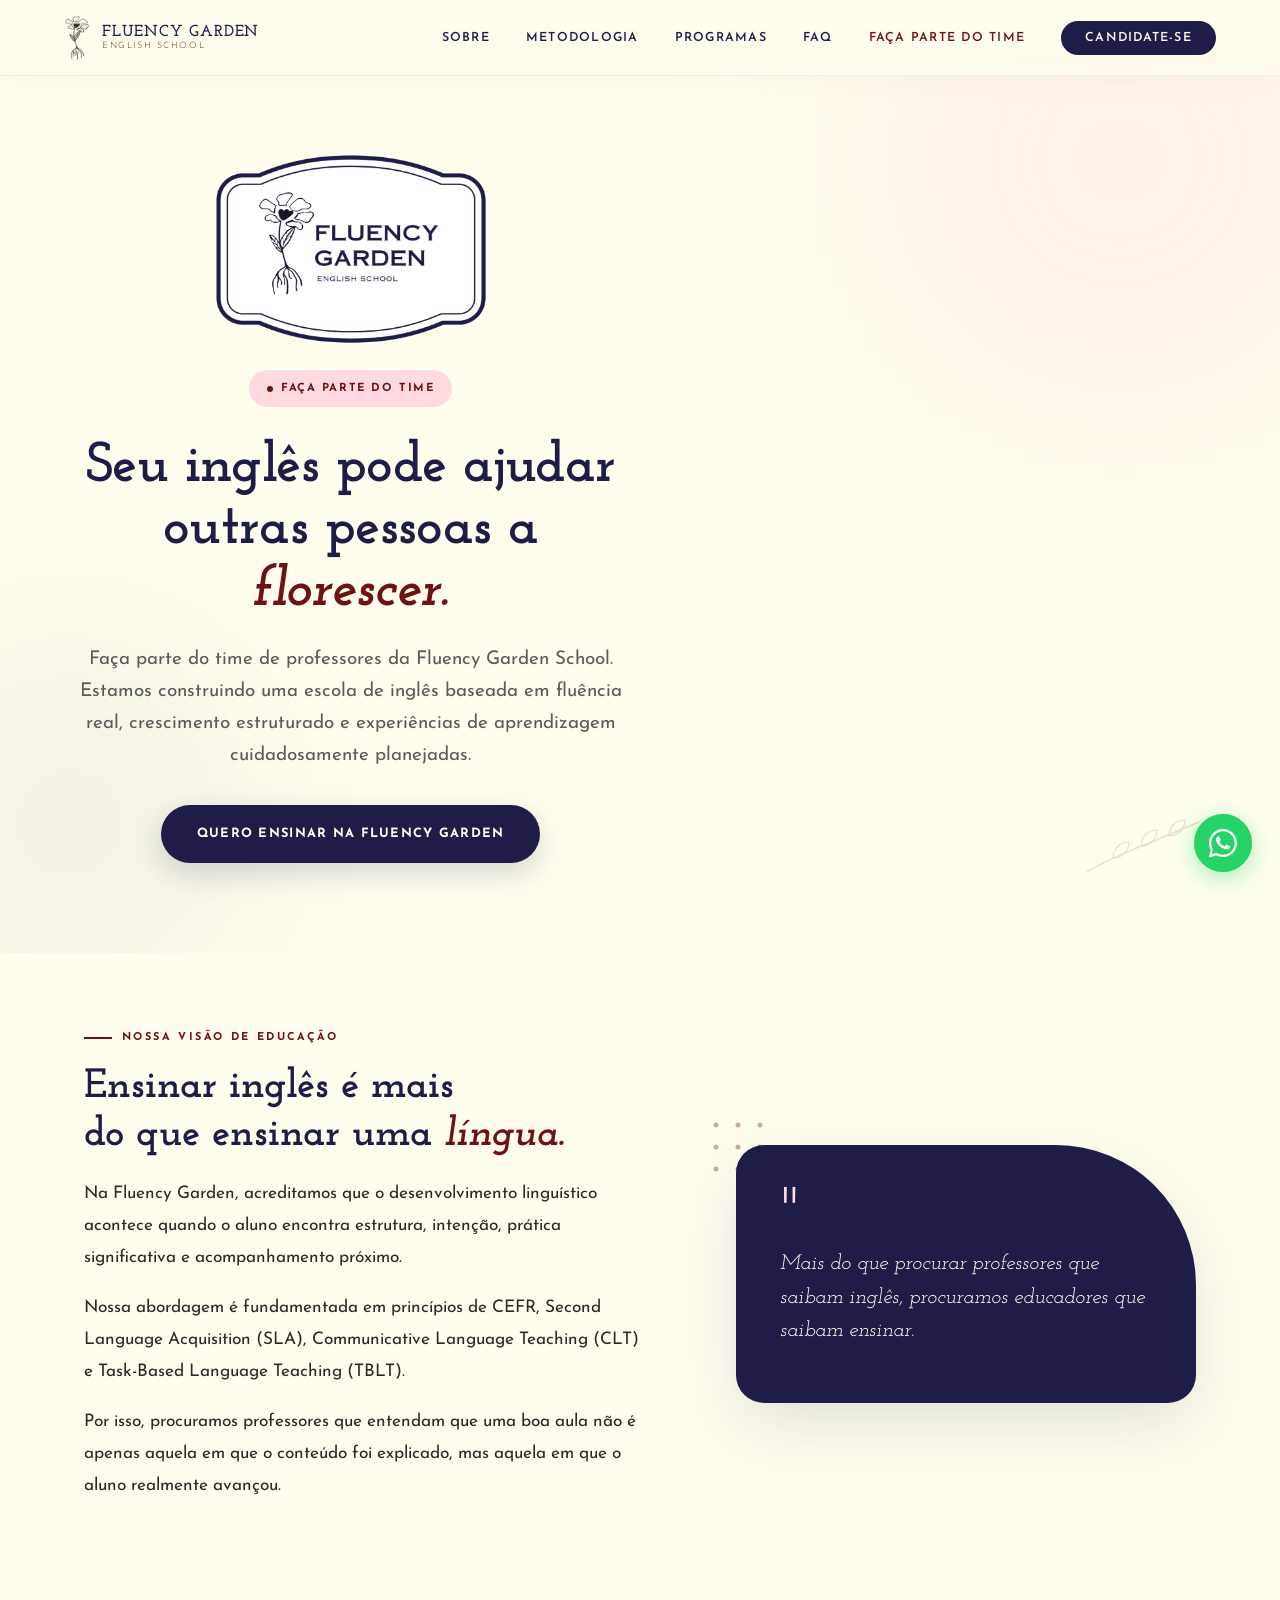
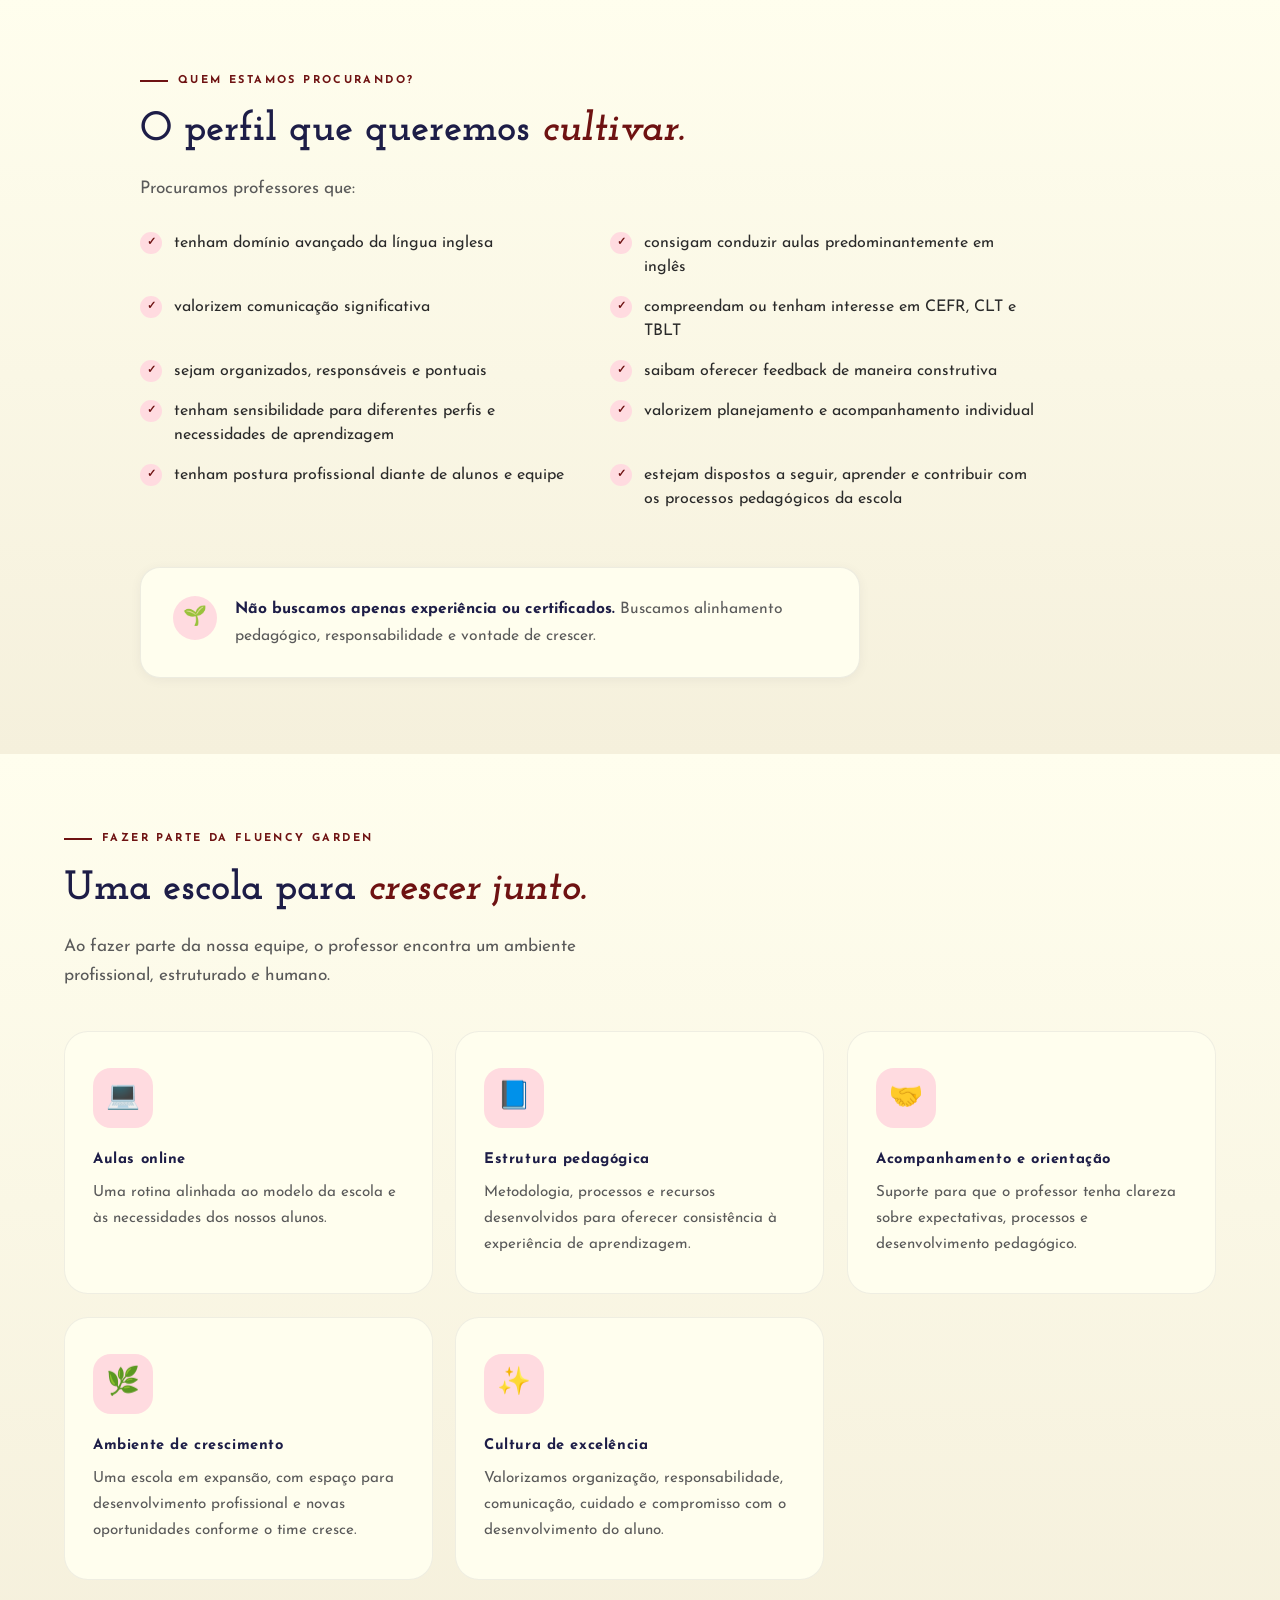
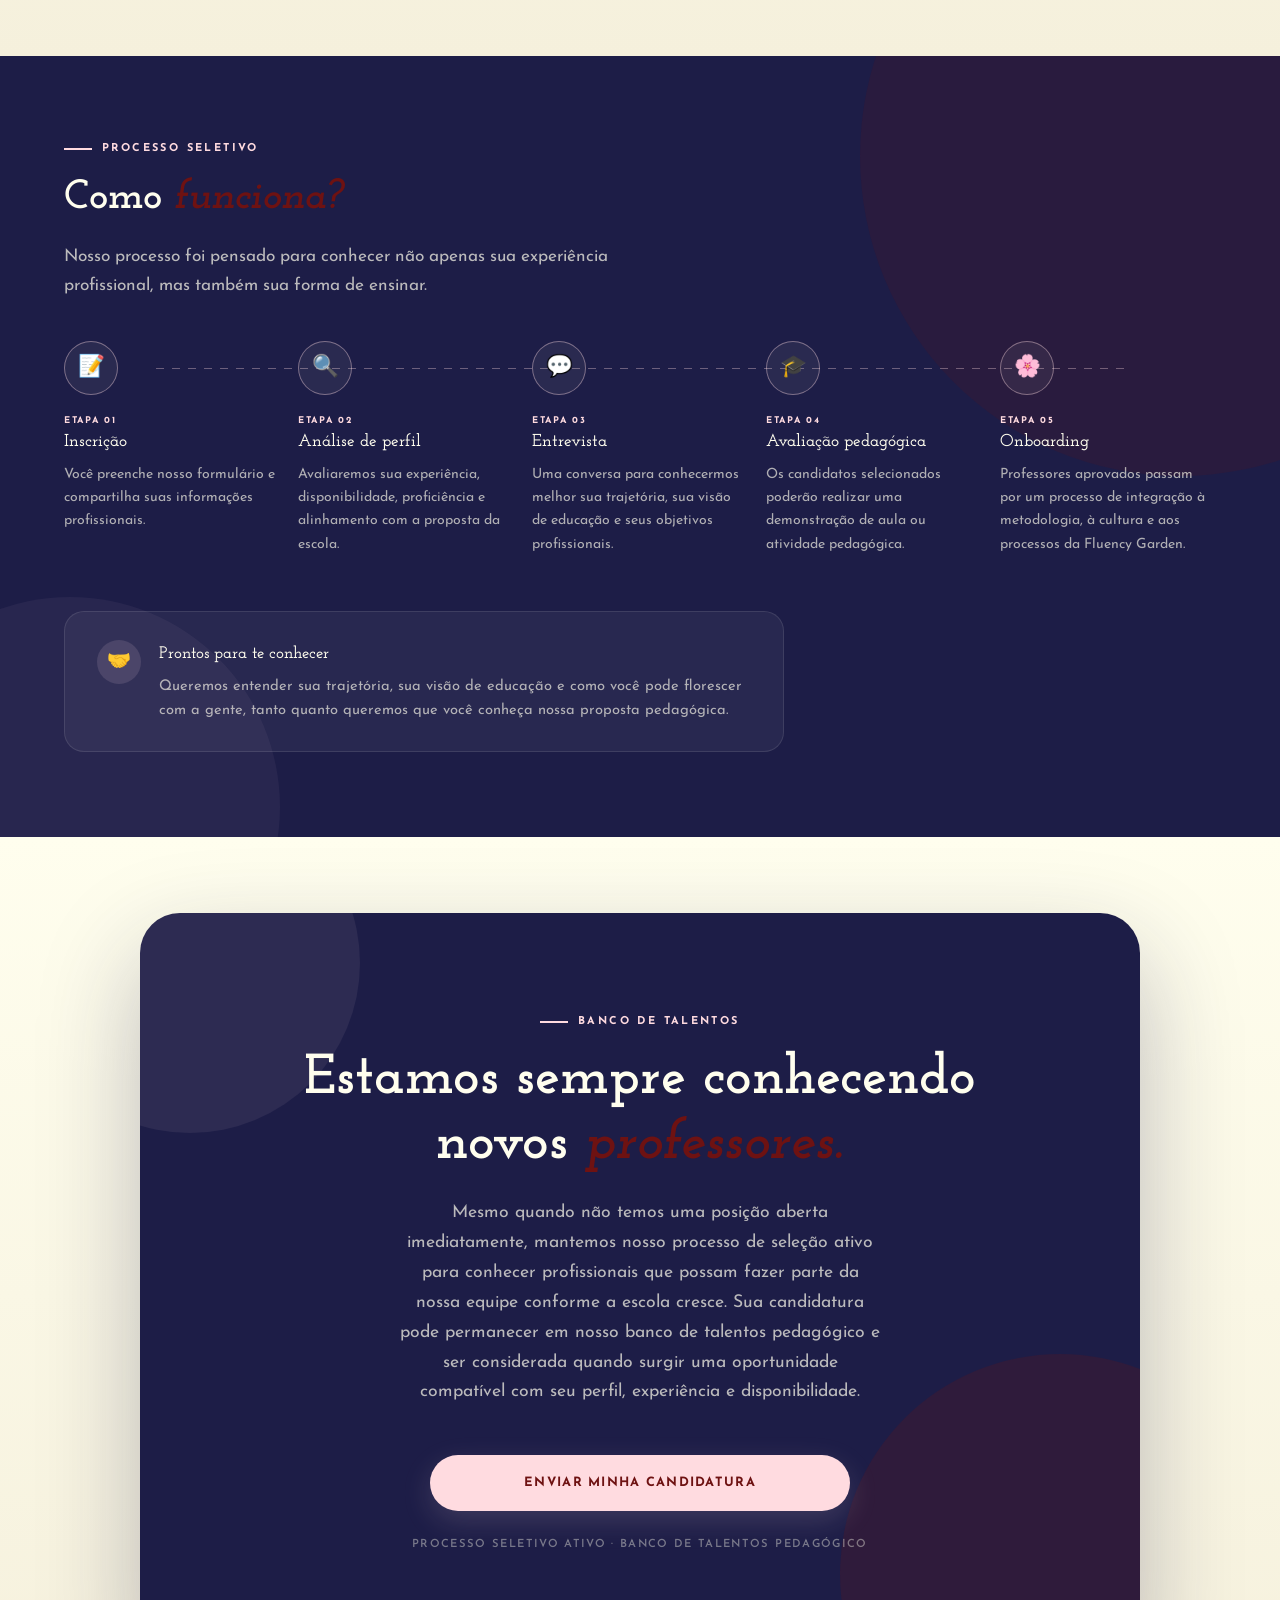
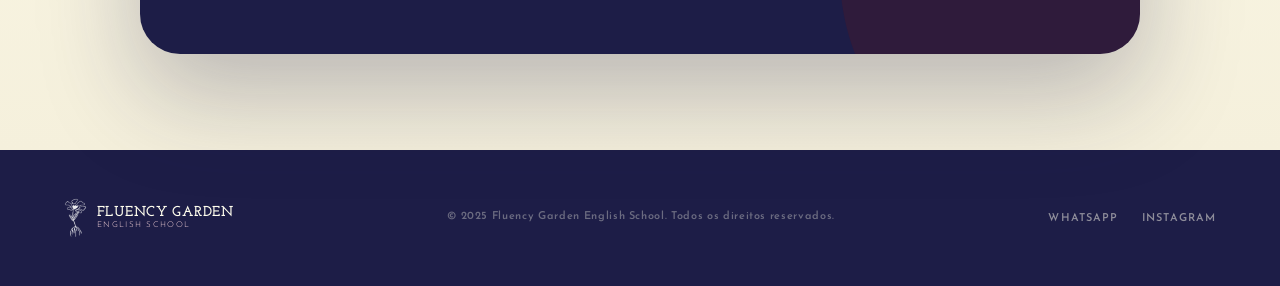
==== commit d5601664: "Aplica identidade visual da marca e ajusta copy do site Fotos e marca: - Fotos reais da Teacher Gabi" ====
--- a/faca-parte-do-time.html
+++ b/faca-parte-do-time.html
@@ -8,6 +8,8 @@
 <link rel="preconnect" href="https://fonts.googleapis.com">
 <link rel="preconnect" href="https://fonts.gstatic.com" crossorigin>
 <link href="https://fonts.googleapis.com/css2?family=Josefin+Sans:ital,wght@0,300;0,400;0,600;0,700;1,300;1,400&family=Josefin+Slab:ital,wght@0,300;0,400;0,600;0,700;1,400;1,700&display=swap" rel="stylesheet">
+<link rel="icon" type="image/png" href="fotos/selo-azul-icon.png">
+<link rel="apple-touch-icon" href="fotos/selo-azul-icon.png">
 <link rel="stylesheet" href="styles.css">
 </head>
 <body>
@@ -15,16 +17,7 @@
 <!-- NAV -->
 <nav id="navbar">
   <a href="index.html#home" class="nav-logo">
-    <svg class="logo-svg" viewBox="0 0 100 100" fill="none" xmlns="http://www.w3.org/2000/svg">
-      <rect width="100" height="100" rx="18" fill="#1d1d47"/>
-      <path d="M50 30 C50 22 44 18 44 18 C44 18 38 22 38 30 C38 38 44 38 44 38" stroke="#fffeee" stroke-width="1.8" fill="none" stroke-linecap="round"/>
-      <path d="M50 30 C50 22 56 18 56 18 C56 18 62 22 62 30 C62 38 56 38 56 38" stroke="#fffeee" stroke-width="1.8" fill="none" stroke-linecap="round"/>
-      <path d="M50 30 C42 30 38 24 38 24 C38 24 38 30 44 34 C50 38 50 38 50 38" stroke="#ffdbe0" stroke-width="1.8" fill="none" stroke-linecap="round"/>
-      <path d="M50 30 C58 30 62 24 62 24 C62 24 62 30 56 34 C50 38 50 38 50 38" stroke="#ffdbe0" stroke-width="1.8" fill="none" stroke-linecap="round"/>
-      <path d="M50 34 C49 33 47 33 47 35 C47 36.5 50 39 50 39 C50 39 53 36.5 53 35 C53 33 51 33 50 34Z" fill="#ffdbe0"/>
-      <line x1="50" y1="39" x2="50" y2="58" stroke="#fffeee" stroke-width="1.8" stroke-linecap="round"/>
-      <path d="M50 58 L44 65 M50 58 L50 66 M50 58 L56 65 M44 65 L40 70 M50 66 L48 72 M50 66 L52 72 M56 65 L60 70" stroke="#fffeee" stroke-width="1.5" stroke-linecap="round"/>
-    </svg>
+    <img class="logo-mark" src="fotos/logo-mark.png" alt="" width="136" height="240">
     <div class="nav-logo-text">
       Fluency Garden
       <span>English School</span>
@@ -70,6 +63,7 @@
   </svg>
 
   <div class="job-hero-content">
+    <img class="job-hero-adesivo reveal-scale" src="fotos/adesivo-azul-tight.png" alt="Fluency Garden English School" width="860" height="607">
     <div class="hero-badge reveal">Faça parte do time</div>
     <h1 class="hero-headline reveal reveal-delay-1">
       Seu inglês pode ajudar<br>
@@ -245,16 +239,7 @@
 <!-- FOOTER -->
 <footer>
   <a href="index.html#home" class="footer-logo">
-    <svg width="36" height="36" viewBox="0 0 100 100" fill="none" xmlns="http://www.w3.org/2000/svg">
-      <rect width="100" height="100" rx="18" fill="rgba(255,254,238,0.08)"/>
-      <path d="M50 30 C50 22 44 18 44 18 C44 18 38 22 38 30 C38 38 44 38 44 38" stroke="#fffeee" stroke-width="1.8" fill="none" stroke-linecap="round"/>
-      <path d="M50 30 C50 22 56 18 56 18 C56 18 62 22 62 30 C62 38 56 38 56 38" stroke="#fffeee" stroke-width="1.8" fill="none" stroke-linecap="round"/>
-      <path d="M50 30 C42 30 38 24 38 24 C38 24 38 30 44 34 C50 38 50 38 50 38" stroke="#ffdbe0" stroke-width="1.8" fill="none" stroke-linecap="round"/>
-      <path d="M50 30 C58 30 62 24 62 24 C62 24 62 30 56 34 C50 38 50 38 50 38" stroke="#ffdbe0" stroke-width="1.8" fill="none" stroke-linecap="round"/>
-      <path d="M50 34 C49 33 47 33 47 35 C47 36.5 50 39 50 39 C50 39 53 36.5 53 35 C53 33 51 33 50 34Z" fill="#ffdbe0"/>
-      <line x1="50" y1="39" x2="50" y2="58" stroke="#fffeee" stroke-width="1.8" stroke-linecap="round"/>
-      <path d="M50 58 L44 65 M50 58 L50 66 M50 58 L56 65 M44 65 L40 70 M50 66 L48 72 M50 66 L52 72 M56 65 L60 70" stroke="#fffeee" stroke-width="1.5" stroke-linecap="round"/>
-    </svg>
+    <img class="logo-mark logo-mark-light" src="fotos/logo-mark.png" alt="" width="136" height="240">
     <div class="footer-logo-text">
       Fluency Garden
       <span>English School</span>
--- a/styles.css
+++ b/styles.css
@@ -84,7 +84,6 @@
   nav.scrolled { box-shadow: 0 2px 24px rgba(29,29,71,0.08); height: 66px; }
 
   .nav-logo { display: flex; align-items: center; gap: 12px; text-decoration: none; }
-  .nav-logo-icon { width: 42px; height: 42px; }
   .nav-logo-text {
     font-family: var(--font-logo);
     font-weight: 700;
@@ -426,7 +425,10 @@
     width: 100%;
     height: 100%;
     object-fit: cover;
-    display: none; /* unhide when you add a real photo */
+    /* a moldura é 4/5 e a foto é 2/3: o corte é vertical.
+       Puxa o enquadramento para cima para manter o rosto na área visível. */
+    object-position: 50% 28%;
+    display: block;
   }
 
   .hero-float-card {
@@ -657,7 +659,13 @@
     padding: 20px;
     opacity: 0.6;
   }
-  .sobre-photo img { width: 100%; height: 100%; object-fit: cover; display: none; }
+  .sobre-photo img {
+    width: 100%;
+    height: 100%;
+    object-fit: cover;
+    object-position: 50% 22%;
+    display: block;
+  }
 
   .sobre-deco {
     position: absolute;
@@ -1598,6 +1606,12 @@
     justify-content: space-between;
     gap: 56px;
   }
+  .talentos-selo {
+    width: clamp(96px, 11vw, 132px);
+    height: auto;
+    flex-shrink: 0;
+    align-self: center;
+  }
   .talentos-text { max-width: 640px; }
   .talentos-title {
     font-family: var(--font-display);
@@ -1643,6 +1657,7 @@
       align-items: flex-start;
       gap: 32px;
     }
+    .talentos-selo { width: 84px; align-self: flex-start; }
   }
 
   footer {
@@ -1727,10 +1742,31 @@
     100% { transform: scale(1.6); opacity: 0; }
   }
 
-  /* ─── LOGO SVG ─── */
-  .logo-svg { width: 42px; height: 42px; }
+  /* ─── LOGO DA MARCA ─── */
+  .logo-mark {
+    height: 46px;
+    width: auto;
+    flex-shrink: 0;
+  }
+  /* O arquivo da logo é traço escuro sobre fundo transparente.
+     Sobre o navy do rodapé ele sumiria, então é convertido para creme. */
+  .logo-mark-light {
+    height: 40px;
+    width: auto;
+    filter: brightness(0) invert(1);
+    opacity: 0.92;
+  }
 
   /* ─── FAÇA PARTE DO TIME (recruitment page) ─── */
+  .job-hero-adesivo {
+    display: block;
+    width: clamp(200px, 24vw, 280px);
+    height: auto;
+    margin: 0 auto 22px;
+  }
+  @media (max-width: 768px) {
+    .job-hero-adesivo { width: 190px; margin-bottom: 16px; }
+  }
   .job-hero {
     min-height: 88vh;
     padding: 160px 5% 90px;
